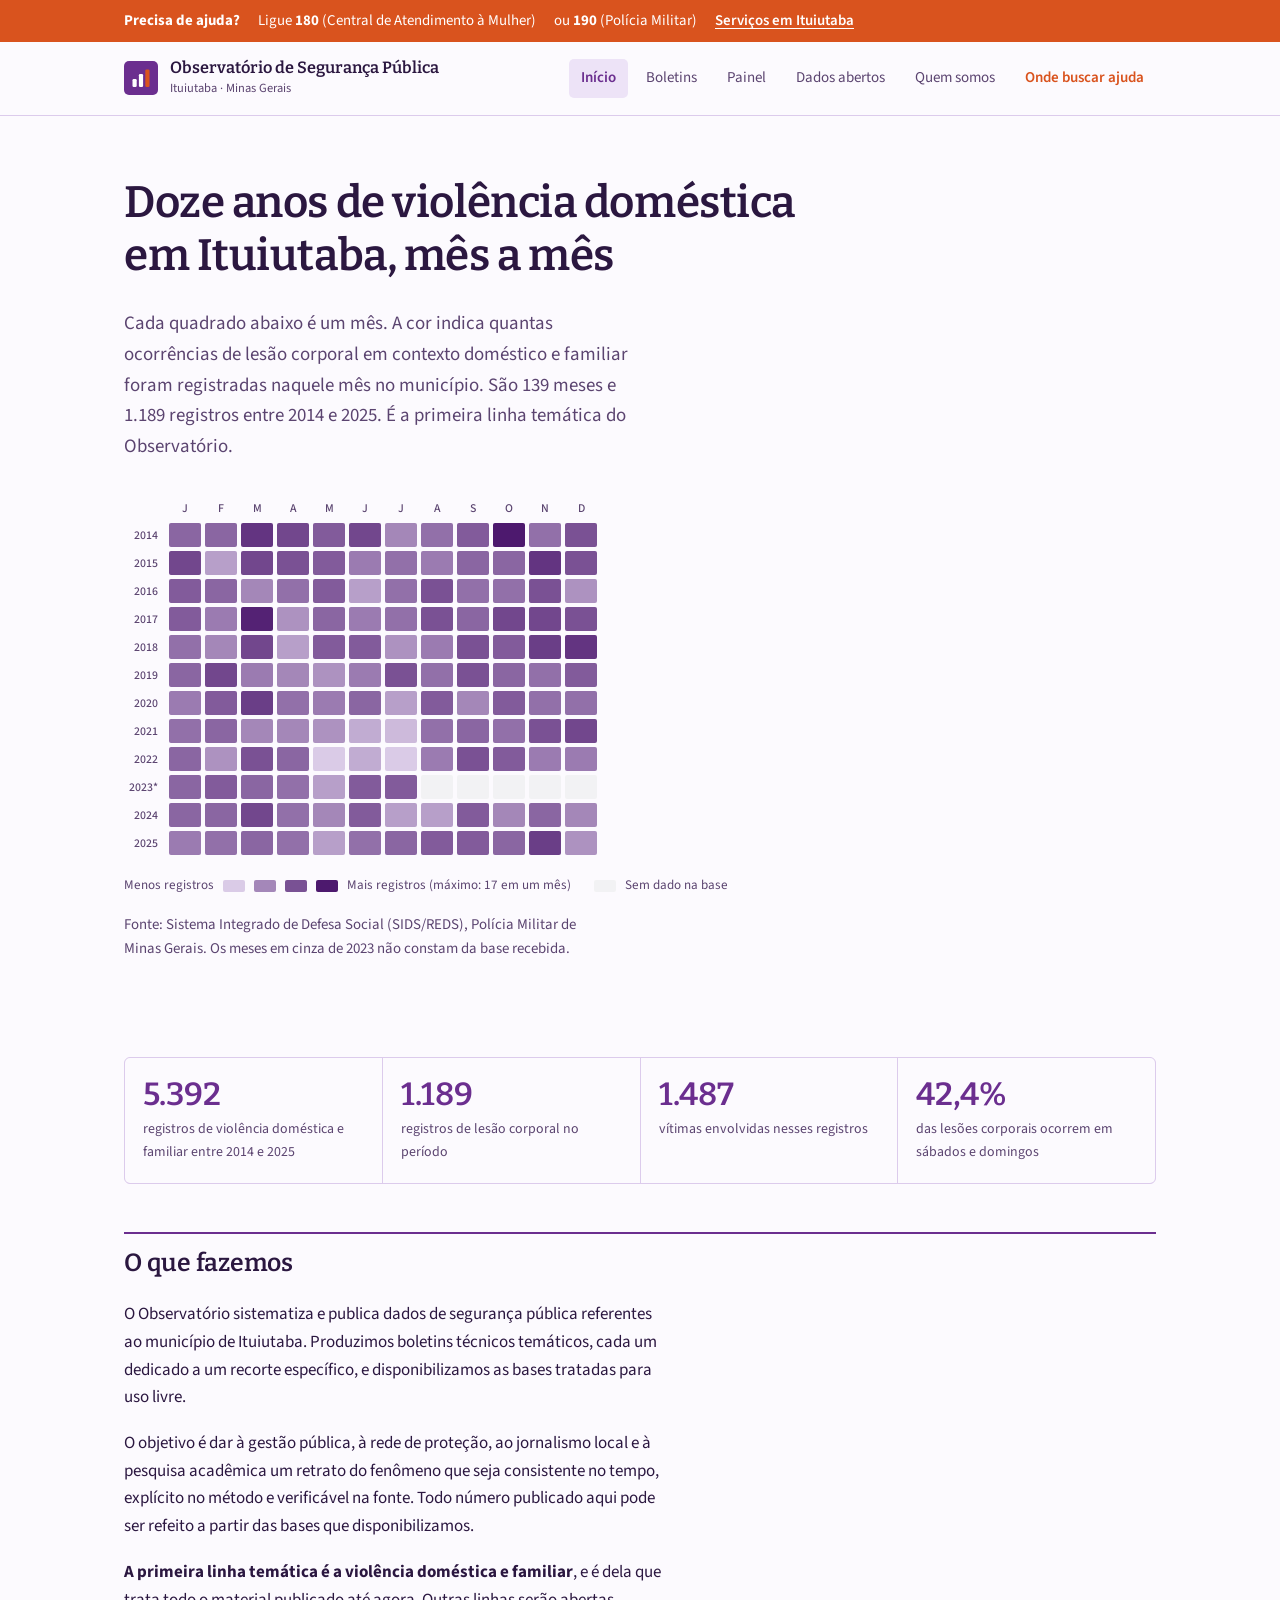
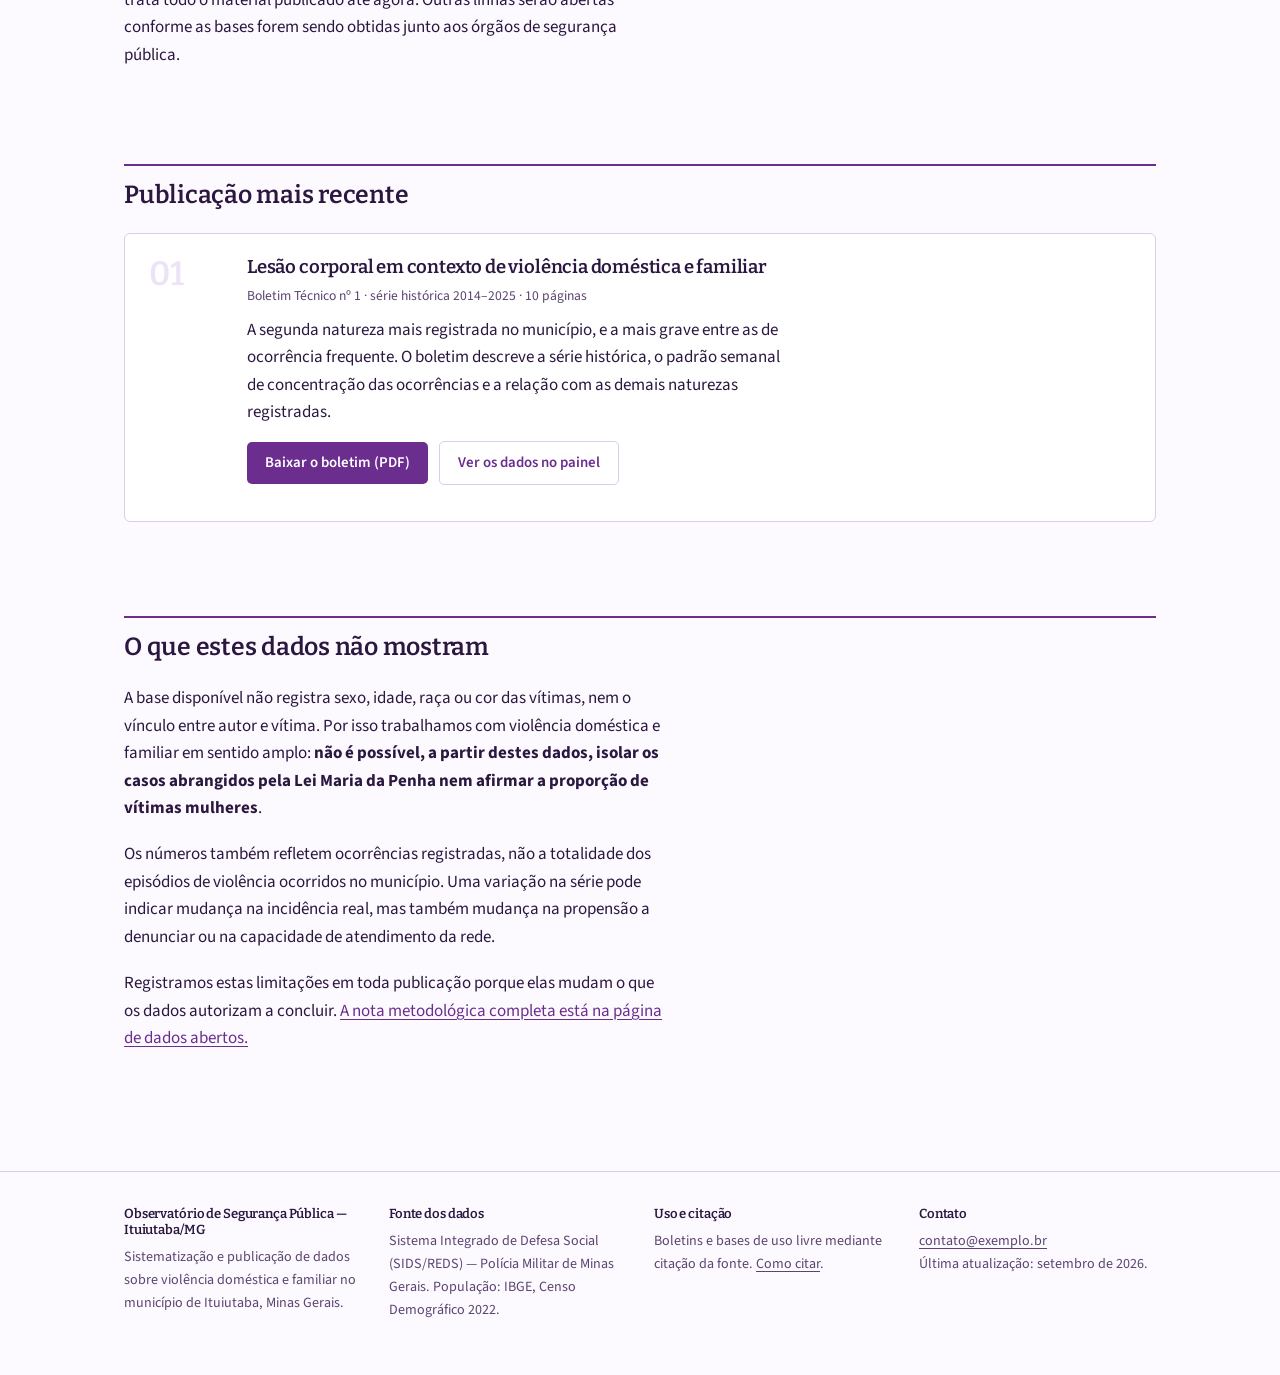
==== index.html @ 3ad16aab "Site - Observatório" ====
<!DOCTYPE html>
<html lang="pt-BR">
<head>
<meta charset="utf-8">
<meta name="viewport" content="width=device-width, initial-scale=1">
<title>Observatório de Segurança Pública — Ituiutaba/MG</title>
<meta name="description" content="Boletins técnicos e dados abertos sobre violência doméstica e familiar registrada no município de Ituiutaba, Minas Gerais. Série histórica 2014–2025.">
<link rel="preconnect" href="https://fonts.googleapis.com">
<link rel="preconnect" href="https://fonts.gstatic.com" crossorigin>
<link href="https://fonts.googleapis.com/css2?family=Bitter:wght@500;600&family=Source+Sans+3:wght@400;600&display=swap" rel="stylesheet">
<link rel="stylesheet" href="assets/css/estilo.css">
<style>.sr-apenas{position:absolute;width:1px;height:1px;overflow:hidden;clip:rect(0 0 0 0)}</style>
</head>
<body>

<div class="socorro">
  <div class="env">
    <span><strong>Precisa de ajuda?</strong></span>
    <span>Ligue <strong>180</strong><span class="so-detalhe"> (Central de Atendimento à Mulher)</span></span>
    <span>ou <strong>190</strong><span class="so-detalhe"> (Polícia Militar)</span></span>
    <a href="ajuda.html">Serviços em Ituiutaba</a>
  </div>
</div>

<header class="topo">
  <div class="env">
    <a class="marca" href="index.html">
      <svg width="34" height="34" viewBox="0 0 34 34" aria-hidden="true">
        <rect width="34" height="34" rx="5" fill="#6B2E8F"/>
        <rect x="8.5"  y="18" width="4.2" height="8"  rx="1.2" fill="#fff"/>
        <rect x="14.9" y="13" width="4.2" height="13" rx="1.2" fill="#fff"/>
        <rect x="21.3" y="8.5" width="4.2" height="17.5" rx="1.2" fill="#D9531E"/>
      </svg>
      <span>
        <b>Observatório de Segurança Pública</b>
        <span>Ituiutaba · Minas Gerais</span>
      </span>
    </a>
    <nav class="menu" aria-label="Navegação principal">
      <a href="index.html" aria-current="page">Início</a>
      <a href="boletins.html">Boletins</a>
      <a href="painel.html">Painel</a>
      <a href="dados.html">Dados abertos</a>
      <a href="equipe.html">Quem somos</a>
      <a href="ajuda.html" class="ajuda">Onde buscar ajuda</a>
    </nav>
  </div>
</header>

<main>
<div class="env">

  <div class="abertura">
    <h1>Doze anos de violência doméstica em Ituiutaba, mês a mês</h1>
    <p class="linha">Cada quadrado abaixo é um mês. A cor indica quantas ocorrências de
    lesão corporal em contexto doméstico e familiar foram registradas naquele mês no
    município. São 139 meses e 1.189 registros entre 2014 e 2025. É a primeira linha
    temática do Observatório.</p>

    <div class="grade" id="grade-meses"></div>
    <div class="legenda" id="grade-legenda"></div>
    <p class="discreto" style="margin-top:16px">Fonte: Sistema Integrado de Defesa Social
    (SIDS/REDS), Polícia Militar de Minas Gerais. Os meses em cinza de 2023 não constam
    da base recebida.</p>
  </div>

  <div class="numeros">
    <div><b>5.392</b><span>registros de violência doméstica e familiar entre 2014 e 2025</span></div>
    <div><b>1.189</b><span>registros de lesão corporal no período</span></div>
    <div><b>1.487</b><span>vítimas envolvidas nesses registros</span></div>
    <div><b>42,4%</b><span>das lesões corporais ocorrem em sábados e domingos</span></div>
  </div>

  <div class="secao-titulo"><h2>O que fazemos</h2></div>
  <section>
    <div class="prosa">
      <p>O Observatório sistematiza e publica dados de segurança pública referentes ao
      município de Ituiutaba. Produzimos boletins técnicos temáticos, cada um dedicado a
      um recorte específico, e disponibilizamos as bases tratadas para uso livre.</p>

      <p>O objetivo é dar à gestão pública, à rede de proteção, ao jornalismo local e à
      pesquisa acadêmica um retrato do fenômeno que seja consistente no tempo, explícito
      no método e verificável na fonte. Todo número publicado aqui pode ser refeito a
      partir das bases que disponibilizamos.</p>

      <p><strong>A primeira linha temática é a violência doméstica e familiar</strong>, e
      é dela que trata todo o material publicado até agora. Outras linhas serão abertas
      conforme as bases forem sendo obtidas junto aos órgãos de segurança pública.</p>
    </div>
  </section>

  <div class="secao-titulo"><h2>Publicação mais recente</h2></div>
  <section>
    <div class="boletim">
      <div class="num">01</div>
      <div>
        <h3>Lesão corporal em contexto de violência doméstica e familiar</h3>
        <p class="meta">Boletim Técnico nº 1 · série histórica 2014–2025 · 10 páginas</p>
        <p>A segunda natureza mais registrada no município, e a mais grave entre as de
        ocorrência frequente. O boletim descreve a série histórica, o padrão semanal de
        concentração das ocorrências e a relação com as demais naturezas registradas.</p>
        <p><a class="botao" href="boletins/Boletim-Tecnico-01-Lesao-Corporal-Ituiutaba.pdf">Baixar o boletim (PDF)</a>
        <a class="botao vazado" href="painel.html" style="margin-left:8px">Ver os dados no painel</a></p>
      </div>
    </div>
  </section>

  <div class="secao-titulo"><h2>O que estes dados não mostram</h2></div>
  <section>
    <div class="prosa">
      <p>A base disponível não registra sexo, idade, raça ou cor das vítimas, nem o
      vínculo entre autor e vítima. Por isso trabalhamos com violência doméstica e
      familiar em sentido amplo: <strong>não é possível, a partir destes dados, isolar os
      casos abrangidos pela Lei Maria da Penha nem afirmar a proporção de vítimas
      mulheres</strong>.</p>

      <p>Os números também refletem ocorrências registradas, não a totalidade dos
      episódios de violência ocorridos no município. Uma variação na série pode indicar
      mudança na incidência real, mas também mudança na propensão a denunciar ou na
      capacidade de atendimento da rede.</p>

      <p>Registramos estas limitações em toda publicação porque elas mudam o que os
      dados autorizam a concluir. <a href="dados.html">A nota metodológica completa está
      na página de dados abertos.</a></p>
    </div>
  </section>

</div>
</main>

<footer>
  <div class="env">
    <div>
      <h4>Observatório de Segurança Pública — Ituiutaba/MG</h4>
      <p>Sistematização e publicação de dados sobre violência doméstica e familiar no
      município de Ituiutaba, Minas Gerais.</p>
    </div>
    <div>
      <h4>Fonte dos dados</h4>
      <p>Sistema Integrado de Defesa Social (SIDS/REDS) — Polícia Militar de Minas
      Gerais. População: IBGE, Censo Demográfico 2022.</p>
    </div>
    <div>
      <h4>Uso e citação</h4>
      <p>Boletins e bases de uso livre mediante citação da fonte.
      <a href="dados.html">Como citar</a>.</p>
    </div>
    <div>
      <h4>Contato</h4>
      <p><a href="mailto:contato@exemplo.br">contato@exemplo.br</a><br>
      Última atualização: setembro de 2026.</p>
    </div>
  </div>
</footer>

<script src="assets/js/dados.js"></script>
<script src="assets/js/grade.js"></script>
</body>
</html>
---- assets/css/estilo.css ----
/* ==========================================================================
   Observatório de Violência Doméstica de Ituiutaba
   Folha de estilo única. Editar aqui muda o site inteiro.
   ========================================================================== */

:root {
  --papel:    #FCFAFE;
  --tinta:    #2B1740;
  --tinta-2:  #5B4470;
  --roxo:     #6B2E8F;
  --magenta:  #C4368C;
  --laranja:  #D9531E;
  --lavanda:  #EDE3F7;
  --lavanda-2:#F7F1FB;
  --borda:    #DCCBEC;
  --largura:  1080px;
  --prosa:    68ch;
}

*, *::before, *::after { box-sizing: border-box; }

html { scroll-behavior: smooth; }
@media (prefers-reduced-motion: reduce) {
  html { scroll-behavior: auto; }
  * { animation: none !important; transition: none !important; }
}

body {
  margin: 0;
  background: var(--papel);
  color: var(--tinta);
  font-family: "Source Sans 3", system-ui, -apple-system, "Segoe UI", sans-serif;
  font-size: 17px;
  line-height: 1.62;
  -webkit-font-smoothing: antialiased;
}

h1, h2, h3, h4 {
  font-family: Bitter, Georgia, "Times New Roman", serif;
  font-weight: 600;
  line-height: 1.22;
  color: var(--tinta);
  margin: 0 0 .6em 0;
  letter-spacing: -0.01em;
}
h1 { font-size: 2.4rem; }
h2 { font-size: 1.55rem; margin-top: 2.4em; }
h3 { font-size: 1.13rem; margin-top: 1.8em; }

p { margin: 0 0 1.1em 0; max-width: var(--prosa); }
a { color: var(--roxo); text-decoration-thickness: 1px; text-underline-offset: 3px; }
a:hover { color: var(--magenta); }
:focus-visible { outline: 3px solid var(--magenta); outline-offset: 3px; border-radius: 2px; }

.env { max-width: var(--largura); margin: 0 auto; padding: 0 24px; }
.prosa { max-width: var(--prosa); }
.discreto { color: var(--tinta-2); font-size: .93rem; }

/* ---------- Faixa de emergência ---------- */
.socorro {
  background: var(--laranja);
  color: #fff;
  font-size: .93rem;
  padding: 9px 0;
}
.socorro a { color: #fff; font-weight: 600; }
.socorro .env { display: flex; gap: 18px; flex-wrap: wrap; align-items: baseline; }

/* ---------- Cabeçalho ---------- */
.topo {
  border-bottom: 1px solid var(--borda);
  background: var(--papel);
  position: sticky; top: 0; z-index: 20;
}
.topo .env {
  display: flex; align-items: center; justify-content: space-between;
  gap: 20px; padding-top: 16px; padding-bottom: 16px; flex-wrap: wrap;
}
.marca { display: flex; align-items: center; gap: 12px; text-decoration: none; }
.marca svg { flex: none; }
.marca b {
  font-family: Bitter, Georgia, serif; font-weight: 600;
  font-size: 1.02rem; color: var(--tinta); line-height: 1.25; display: block;
}
.marca span { font-size: .78rem; color: var(--tinta-2); display: block; }

nav.menu { display: flex; gap: 6px; flex-wrap: wrap; }
nav.menu a {
  text-decoration: none; color: var(--tinta-2);
  padding: 7px 12px; border-radius: 5px; font-size: .94rem;
}
nav.menu a:hover { background: var(--lavanda-2); color: var(--roxo); }
nav.menu a[aria-current="page"] {
  background: var(--lavanda); color: var(--roxo); font-weight: 600;
}
nav.menu a.ajuda { color: var(--laranja); font-weight: 600; }
nav.menu a.ajuda:hover { background: #FCEDE5; color: var(--laranja); }

/* ---------- Abertura ---------- */
.abertura { padding: 60px 0 40px; }
.abertura h1 { font-size: 2.75rem; max-width: 24ch; }
.abertura .linha {
  font-size: 1.18rem; color: var(--tinta-2); max-width: 56ch; margin-top: 22px;
}

/* ---------- Grade de meses (hero de dados) ---------- */
.grade { margin: 34px 0 12px; overflow-x: auto; padding-bottom: 6px; }
table.meses { border-collapse: collapse; font-size: .74rem; }
table.meses th {
  font-family: "Source Sans 3", sans-serif; font-weight: 500;
  color: var(--tinta-2); padding: 3px 5px; text-align: center;
}
table.meses th[scope="row"] { text-align: right; padding-right: 9px; }
table.meses td { padding: 2px; }
table.meses i {
  display: block; width: 32px; height: 24px; border-radius: 2px;
  font-style: normal;
}
.legenda {
  display: flex; align-items: center; gap: 9px;
  font-size: .82rem; color: var(--tinta-2); margin-top: 10px; flex-wrap: wrap;
}
.legenda i { display: inline-block; width: 22px; height: 12px; border-radius: 2px; }

/* ---------- Números-chave ---------- */
.numeros {
  display: grid; grid-template-columns: repeat(auto-fit, minmax(168px, 1fr));
  gap: 1px; background: var(--borda);
  border: 1px solid var(--borda); border-radius: 6px; overflow: hidden;
  margin: 40px 0;
}
.numeros div { background: var(--papel); padding: 20px 18px; }
.numeros b {
  display: block; font-family: Bitter, Georgia, serif; font-size: 2rem;
  font-weight: 600; color: var(--roxo); line-height: 1;
}
.numeros span { display: block; font-size: .87rem; color: var(--tinta-2); margin-top: 8px; }

/* ---------- Seções ---------- */
section { padding: 8px 0 28px; }
.secao-titulo { border-top: 2px solid var(--roxo); padding-top: 14px; margin-top: 48px; }
.secao-titulo h2 { margin-top: 0; }

/* ---------- Lista de boletins ---------- */
.boletim {
  border: 1px solid var(--borda); border-radius: 6px;
  padding: 22px 24px; margin-bottom: 18px; background: #fff;
  display: grid; grid-template-columns: 76px 1fr; gap: 22px; align-items: start;
}
.boletim .num {
  font-family: Bitter, Georgia, serif; font-size: 2.1rem; font-weight: 600;
  color: var(--lavanda); line-height: 1; padding-top: 2px;
}
.boletim h3 { margin: 0 0 6px 0; font-size: 1.16rem; }
.boletim .meta { font-size: .85rem; color: var(--tinta-2); margin-bottom: 10px; }
.boletim p { margin-bottom: 14px; }
.boletim.previsto { background: var(--lavanda-2); border-style: dashed; }

.botao {
  display: inline-block; background: var(--roxo); color: #fff;
  text-decoration: none; padding: 9px 18px; border-radius: 5px;
  font-size: .93rem; font-weight: 600;
}
.botao:hover { background: var(--magenta); color: #fff; }
.botao.vazado {
  background: transparent; color: var(--roxo); border: 1.5px solid var(--borda);
}
.botao.vazado:hover { background: var(--lavanda); color: var(--roxo); }

/* ---------- Tabelas de dados ---------- */
table.dados {
  border-collapse: collapse; width: 100%; font-size: .92rem; margin: 18px 0;
}
table.dados th {
  text-align: left; font-family: "Source Sans 3", sans-serif; font-weight: 600;
  font-size: .82rem; color: var(--tinta-2);
  border-bottom: 2px solid var(--roxo); padding: 9px 12px;
}
table.dados td { padding: 9px 12px; border-bottom: 1px solid var(--borda); }
table.dados td.n, table.dados th.n { text-align: right; font-variant-numeric: tabular-nums; }
table.dados tr.parcial td { color: var(--tinta-2); font-style: italic; }
table.dados caption {
  caption-side: bottom; text-align: left; font-size: .82rem;
  color: var(--tinta-2); padding-top: 10px;
}

/* ---------- Aviso ---------- */
.aviso {
  border-left: 4px solid var(--laranja); background: #FDF2EC;
  padding: 16px 20px; border-radius: 0 5px 5px 0; margin: 26px 0;
}
.aviso p { margin: 0; max-width: none; font-size: .95rem; color: #7A3D18; }
.aviso p + p { margin-top: 9px; }

/* ---------- Painel ---------- */
.controles {
  display: flex; gap: 10px; flex-wrap: wrap; align-items: center;
  margin: 22px 0 8px;
}
.controles button {
  font: inherit; font-size: .91rem; cursor: pointer;
  background: #fff; border: 1.5px solid var(--borda); color: var(--tinta-2);
  padding: 7px 15px; border-radius: 20px;
}
.controles button[aria-pressed="true"] {
  background: var(--roxo); border-color: var(--roxo); color: #fff; font-weight: 600;
}
.tela {
  border: 1px solid var(--borda); border-radius: 6px; background: #fff;
  padding: 20px; margin: 16px 0 8px; height: 430px;
}
@media (max-width: 600px) { .tela { height: 330px; padding: 12px; } }

/* ---------- Serviços ---------- */
.servico {
  border: 1px solid var(--borda); border-left: 4px solid var(--roxo);
  border-radius: 0 6px 6px 0; padding: 18px 22px; margin-bottom: 14px; background: #fff;
}
.servico.urgente { border-left-color: var(--laranja); background: #FDF7F3; }
.servico h3 { margin: 0 0 4px 0; font-size: 1.06rem; }
.servico .tel {
  font-family: Bitter, Georgia, serif; font-size: 1.5rem; font-weight: 600;
  color: var(--laranja); display: block; margin: 4px 0 6px;
}
.servico p { margin: 0 0 4px 0; font-size: .93rem; }
.servico .conferir {
  font-size: .82rem; color: var(--magenta); font-weight: 600; margin-top: 8px;
}

/* ---------- Equipe ---------- */
.pessoas {
  display: grid; grid-template-columns: repeat(auto-fit, minmax(230px, 1fr)); gap: 18px;
  margin: 22px 0;
}
.pessoa { border-top: 2px solid var(--lavanda); padding-top: 14px; }
.pessoa b { display: block; font-size: 1.02rem; }
.pessoa span { display: block; font-size: .88rem; color: var(--tinta-2); }

/* ---------- Rodapé ---------- */
footer {
  border-top: 1px solid var(--borda); margin-top: 72px;
  padding: 34px 0 46px; font-size: .88rem; color: var(--tinta-2);
}
footer .env { display: grid; grid-template-columns: repeat(auto-fit, minmax(230px, 1fr)); gap: 28px; }
footer h4 { font-size: .82rem; margin: 0 0 8px; color: var(--tinta); }
footer p { max-width: 38ch; margin-bottom: .5em; }
footer a { color: var(--tinta-2); }

@media (max-width: 640px) {
  body { font-size: 16px; }
  .abertura h1 { font-size: 2rem; }
  h1 { font-size: 1.9rem; }
  .boletim { grid-template-columns: 1fr; gap: 10px; }
  .boletim .num { font-size: 1.5rem; }
}

/* ---------- Ajustes para telas estreitas ---------- */
@media (max-width: 700px) {
  .socorro { font-size: .86rem; padding: 7px 0; }
  .socorro .env { gap: 4px 10px; }
  .so-detalhe { display: none; }
  .topo { position: static; }
  .topo .env { padding-top: 12px; padding-bottom: 12px; gap: 12px; }
  nav.menu { gap: 2px; }
  nav.menu a { padding: 6px 9px; font-size: .89rem; }
  .abertura { padding: 32px 0 28px; }
  table.meses i { width: 22px; height: 18px; }
}
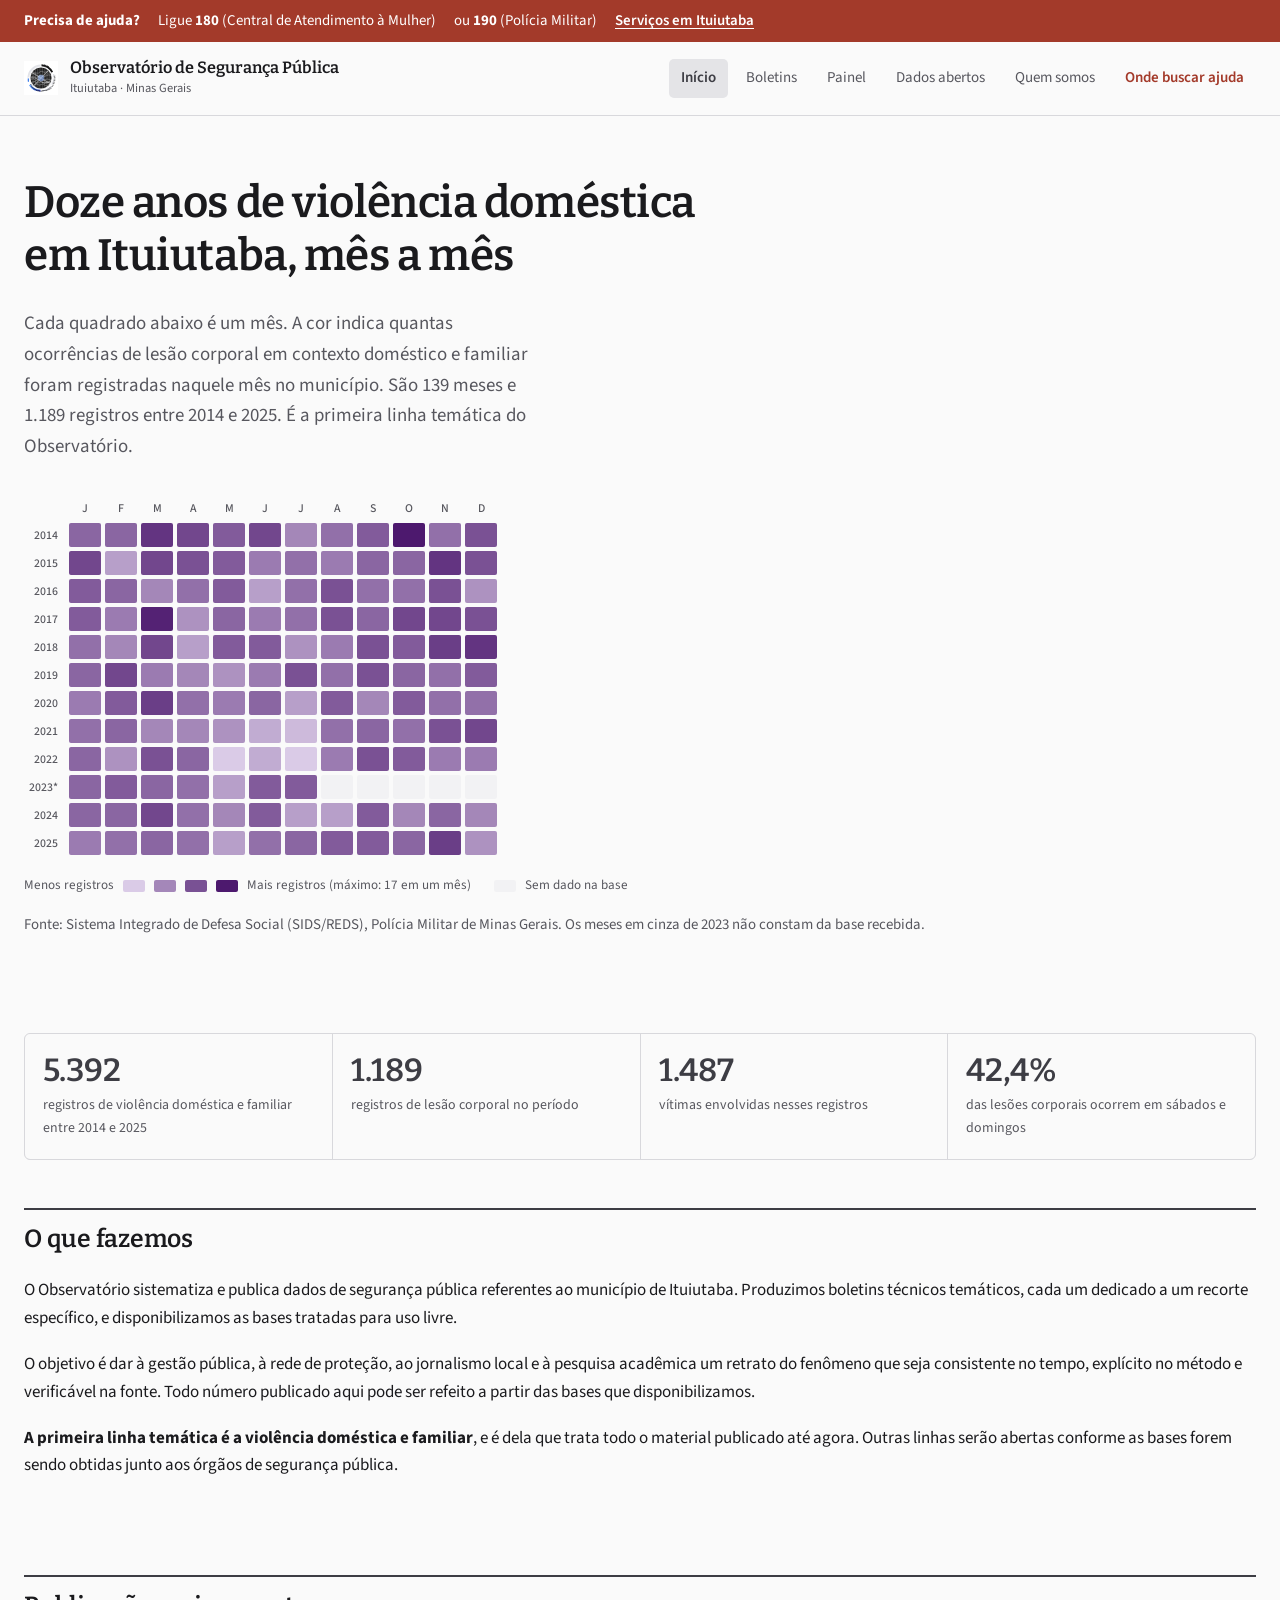
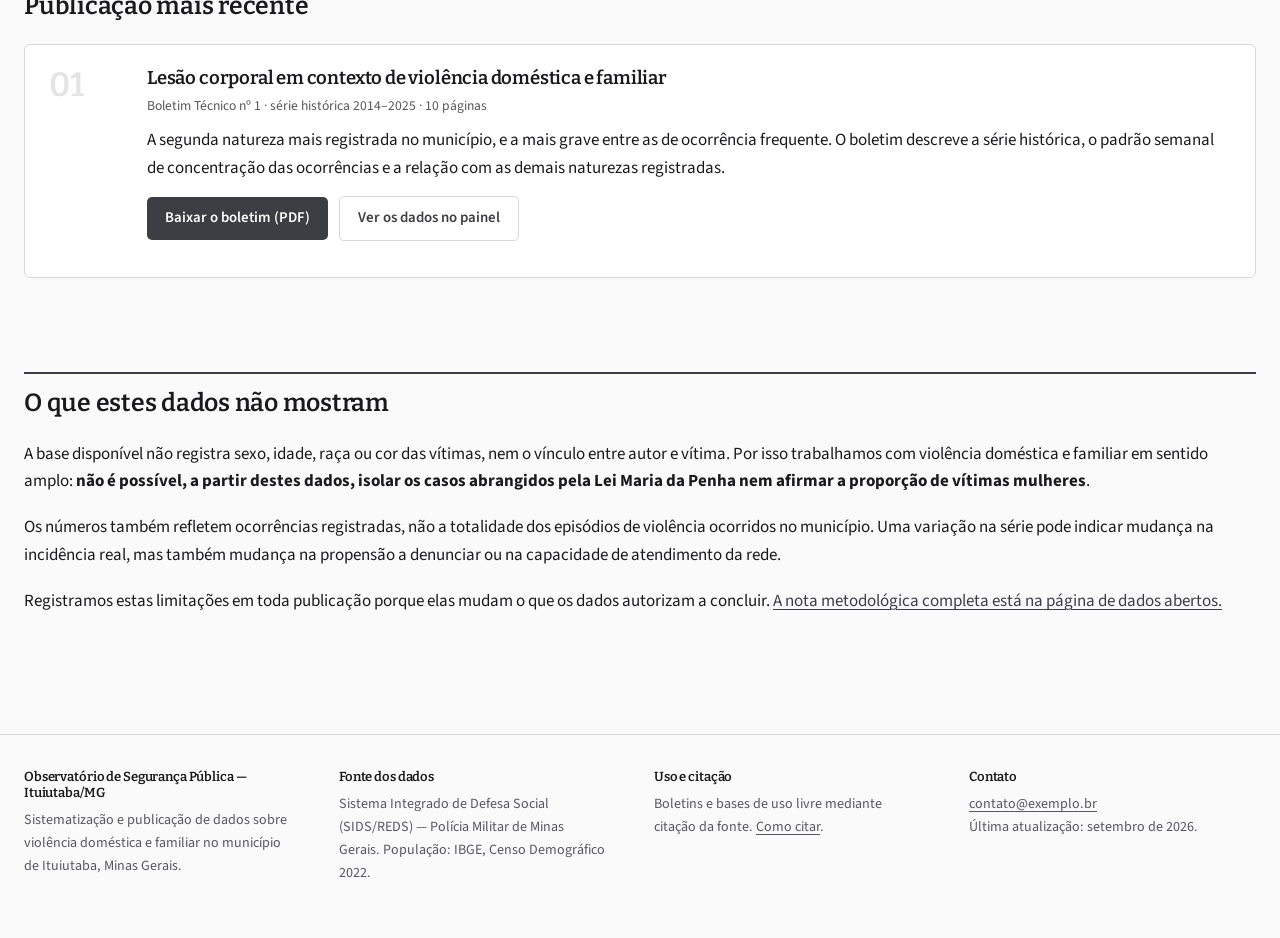
==== commit 64a3aecb: "Update index.html" ====
--- a/index.html
+++ b/index.html
@@ -25,12 +25,7 @@
 <header class="topo">
   <div class="env">
     <a class="marca" href="index.html">
-      <svg width="34" height="34" viewBox="0 0 34 34" aria-hidden="true">
-        <rect width="34" height="34" rx="5" fill="#6B2E8F"/>
-        <rect x="8.5"  y="18" width="4.2" height="8"  rx="1.2" fill="#fff"/>
-        <rect x="14.9" y="13" width="4.2" height="13" rx="1.2" fill="#fff"/>
-        <rect x="21.3" y="8.5" width="4.2" height="17.5" rx="1.2" fill="#D9531E"/>
-      </svg>
+      <img src="assets/logo.svg" alt="" width="34" height="34">
       <span>
         <b>Observatório de Segurança Pública</b>
         <span>Ituiutaba · Minas Gerais</span>
--- a/assets/css/estilo.css
+++ b/assets/css/estilo.css
@@ -4,17 +4,16 @@
    ========================================================================== */
 
 :root {
-  --papel:    #FCFAFE;
-  --tinta:    #2B1740;
-  --tinta-2:  #5B4470;
-  --roxo:     #6B2E8F;
-  --magenta:  #C4368C;
-  --laranja:  #D9531E;
-  --lavanda:  #EDE3F7;
-  --lavanda-2:#F7F1FB;
-  --borda:    #DCCBEC;
-  --largura:  1080px;
-  --prosa:    68ch;
+   --papel:    #FAFAFA;   /* fundo de todas as páginas */
+  --tinta:    #1A1A1D;   /* títulos e texto principal */
+  --tinta-2:  #57575E;   /* texto secundário, legendas, rodapé, eixos */
+  --roxo:     #3D3D44;   /* cor principal: links, botões, barras dos gráficos */
+  --magenta:  #7C7C85;   /* destaque secundário nos gráficos */
+  --laranja:  #A33A2A;   /* faixa de emergência, telefones, alertas */
+  --lavanda:  #E4E4E7;   /* fundos de destaque, tom claro da grade */
+  --lavanda-2:#F2F2F4;   /* fundo mais claro, caixas de citação */
+  --lavanda-3:#A8A8B0;   /* tom médio: séries secundárias, anos parciais */
+  --borda:    #D8D8DC;   /* linhas de tabela e contornos de caixa */
 }
 
 *, *::before, *::after { box-sizing: border-box; }
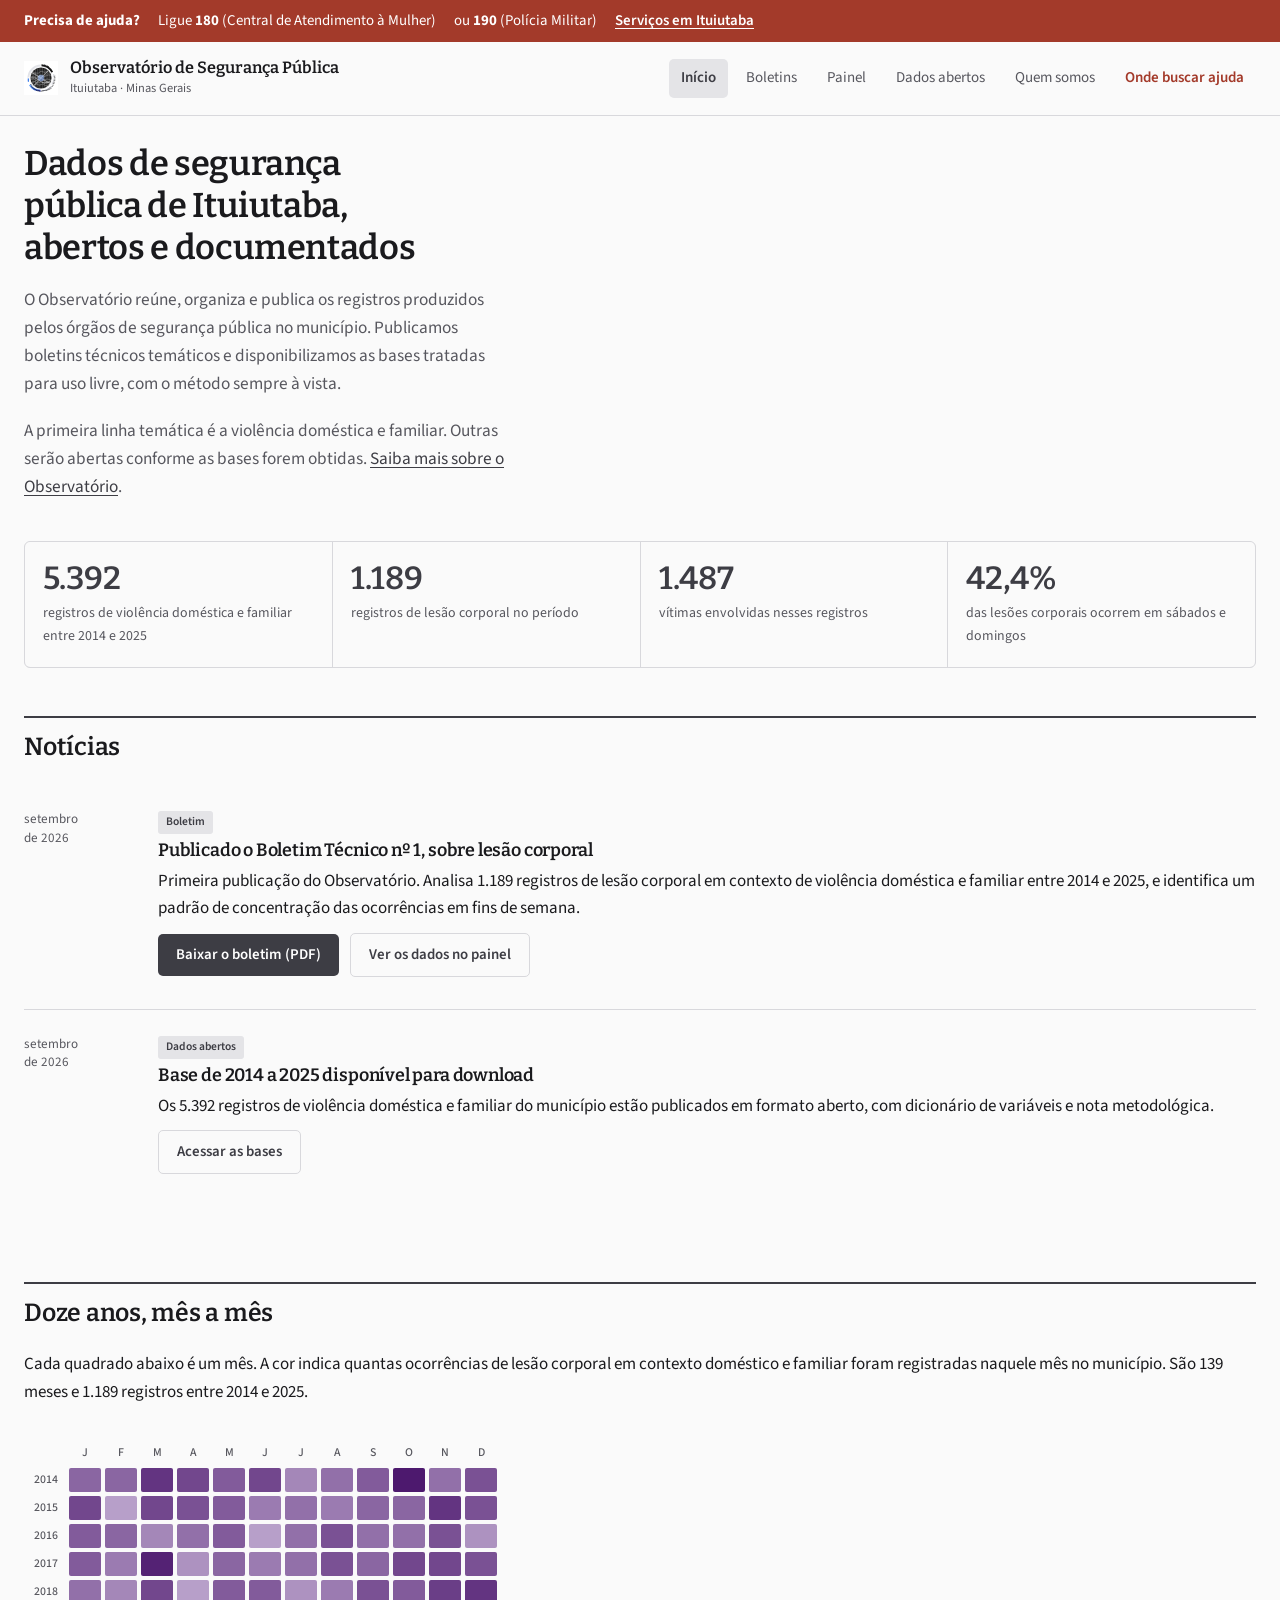
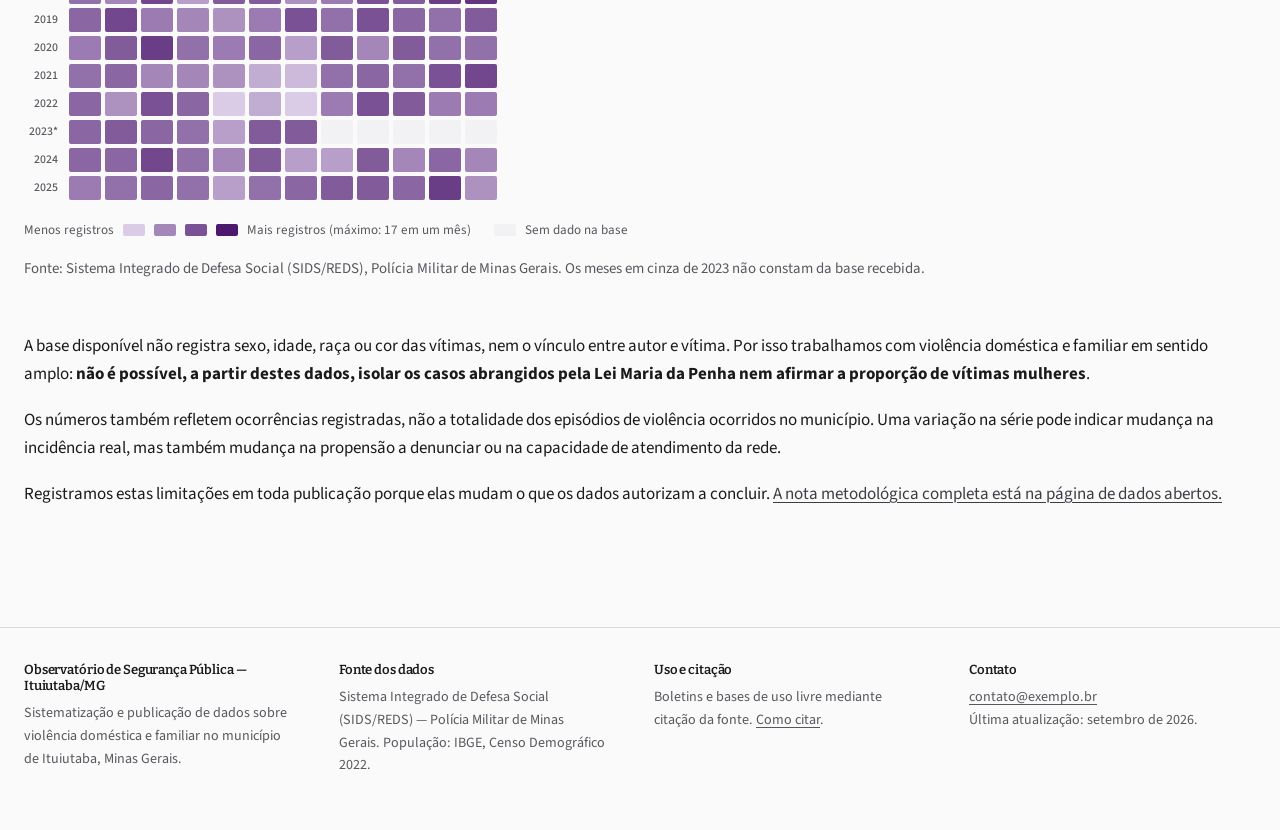
==== commit 3be56cce: "Update index.html" ====
--- a/index.html
+++ b/index.html
@@ -45,18 +45,17 @@
 <main>
 <div class="env">
 
-  <div class="abertura">
-    <h1>Doze anos de violência doméstica em Ituiutaba, mês a mês</h1>
-    <p class="linha">Cada quadrado abaixo é um mês. A cor indica quantas ocorrências de
-    lesão corporal em contexto doméstico e familiar foram registradas naquele mês no
-    município. São 139 meses e 1.189 registros entre 2014 e 2025. É a primeira linha
-    temática do Observatório.</p>
-
-    <div class="grade" id="grade-meses"></div>
-    <div class="legenda" id="grade-legenda"></div>
-    <p class="discreto" style="margin-top:16px">Fonte: Sistema Integrado de Defesa Social
-    (SIDS/REDS), Polícia Militar de Minas Gerais. Os meses em cinza de 2023 não constam
-    da base recebida.</p>
+    <div class="capa">
+    <img src="assets/logo.png" alt="">
+    <div>
+      <h1>Dados de segurança pública de Ituiutaba, abertos e documentados</h1>
+      <p>O Observatório reúne, organiza e publica os registros produzidos pelos órgãos
+      de segurança pública no município. Publicamos boletins técnicos temáticos e
+      disponibilizamos as bases tratadas para uso livre, com o método sempre à vista.</p>
+      <p>A primeira linha temática é a violência doméstica e familiar. Outras serão
+      abertas conforme as bases forem obtidas. <a href="equipe.html">Saiba mais sobre o
+      Observatório</a>.</p>
+    </div>
   </div>
 
   <div class="numeros">
@@ -66,41 +65,47 @@
     <div><b>42,4%</b><span>das lesões corporais ocorrem em sábados e domingos</span></div>
   </div>
 
-  <div class="secao-titulo"><h2>O que fazemos</h2></div>
+  <div class="secao-titulo"><h2>Notícias</h2></div>
   <section>
-    <div class="prosa">
-      <p>O Observatório sistematiza e publica dados de segurança pública referentes ao
-      município de Ituiutaba. Produzimos boletins técnicos temáticos, cada um dedicado a
-      um recorte específico, e disponibilizamos as bases tratadas para uso livre.</p>
 
-      <p>O objetivo é dar à gestão pública, à rede de proteção, ao jornalismo local e à
-      pesquisa acadêmica um retrato do fenômeno que seja consistente no tempo, explícito
-      no método e verificável na fonte. Todo número publicado aqui pode ser refeito a
-      partir das bases que disponibilizamos.</p>
-
-      <p><strong>A primeira linha temática é a violência doméstica e familiar</strong>, e
-      é dela que trata todo o material publicado até agora. Outras linhas serão abertas
-      conforme as bases forem sendo obtidas junto aos órgãos de segurança pública.</p>
-    </div>
-  </section>
-
-  <div class="secao-titulo"><h2>Publicação mais recente</h2></div>
-  <section>
-    <div class="boletim">
-      <div class="num">01</div>
+    <div class="noticia">
+      <div class="data">setembro<br>de 2026</div>
       <div>
-        <h3>Lesão corporal em contexto de violência doméstica e familiar</h3>
-        <p class="meta">Boletim Técnico nº 1 · série histórica 2014–2025 · 10 páginas</p>
-        <p>A segunda natureza mais registrada no município, e a mais grave entre as de
-        ocorrência frequente. O boletim descreve a série histórica, o padrão semanal de
-        concentração das ocorrências e a relação com as demais naturezas registradas.</p>
+        <span class="etiqueta">Boletim</span>
+        <h3>Publicado o Boletim Técnico nº 1, sobre lesão corporal</h3>
+        <p>Primeira publicação do Observatório. Analisa 1.189 registros de lesão corporal
+        em contexto de violência doméstica e familiar entre 2014 e 2025, e identifica um
+        padrão de concentração das ocorrências em fins de semana.</p>
         <p><a class="botao" href="boletins/Boletim-Tecnico-01-Lesao-Corporal-Ituiutaba.pdf">Baixar o boletim (PDF)</a>
         <a class="botao vazado" href="painel.html" style="margin-left:8px">Ver os dados no painel</a></p>
       </div>
     </div>
+
+    <div class="noticia">
+      <div class="data">setembro<br>de 2026</div>
+      <div>
+        <span class="etiqueta">Dados abertos</span>
+        <h3>Base de 2014 a 2025 disponível para download</h3>
+        <p>Os 5.392 registros de violência doméstica e familiar do município estão
+        publicados em formato aberto, com dicionário de variáveis e nota metodológica.</p>
+        <p><a class="botao vazado" href="dados.html">Acessar as bases</a></p>
+      </div>
+    </div>
+
   </section>
 
-  <div class="secao-titulo"><h2>O que estes dados não mostram</h2></div>
+  <div class="secao-titulo"><h2>Doze anos, mês a mês</h2></div>
+  <section>
+    <p class="prosa">Cada quadrado abaixo é um mês. A cor indica quantas ocorrências de
+    lesão corporal em contexto doméstico e familiar foram registradas naquele mês no
+    município. São 139 meses e 1.189 registros entre 2014 e 2025.</p>
+
+    <div class="grade" id="grade-meses"></div>
+    <div class="legenda" id="grade-legenda"></div>
+    <p class="discreto" style="margin-top:16px">Fonte: Sistema Integrado de Defesa Social
+    (SIDS/REDS), Polícia Militar de Minas Gerais. Os meses em cinza de 2023 não constam
+    da base recebida.</p>
+  </section>
   <section>
     <div class="prosa">
       <p>A base disponível não registra sexo, idade, raça ou cor das vítimas, nem o
--- a/assets/css/estilo.css
+++ b/assets/css/estilo.css
@@ -265,3 +265,36 @@
   .abertura { padding: 32px 0 28px; }
   table.meses i { width: 22px; height: 18px; }
 }
+* ---------- Capa: logo grande + apresentação ---------- */
+.capa {
+  display: grid; grid-template-columns: 152px 1fr; gap: 40px;
+  align-items: center; padding: 56px 0 44px;
+}
+.capa img, .capa svg { width: 152px; height: auto; }
+.capa h1 { font-size: 2.15rem; margin-bottom: .5em; max-width: 20ch; }
+.capa p { font-size: 1.08rem; color: var(--tinta-2); max-width: 54ch; }
+.capa p:last-child { margin-bottom: 0; }
+@media (max-width: 700px) {
+  .capa { grid-template-columns: 1fr; gap: 22px; padding: 30px 0 26px; }
+  .capa img, .capa svg { width: 104px; }
+  .capa h1 { font-size: 1.8rem; }
+}
+
+/* ---------- Notícias ---------- */
+.noticia {
+  display: grid; grid-template-columns: 108px 1fr; gap: 26px;
+  padding: 22px 0; border-bottom: 1px solid var(--borda); align-items: start;
+}
+.noticia:last-child { border-bottom: none; }
+.noticia .data { font-size: .82rem; color: var(--tinta-2); padding-top: 3px; line-height: 1.4; }
+.noticia .etiqueta {
+  display: inline-block; background: var(--lavanda); color: var(--roxo);
+  font-size: .72rem; font-weight: 600; padding: 2px 8px; border-radius: 3px;
+  margin-bottom: 6px;
+}
+.noticia h3 { margin: 0 0 6px 0; font-size: 1.12rem; }
+.noticia p { margin-bottom: 10px; }
+@media (max-width: 700px) {
+  .noticia { grid-template-columns: 1fr; gap: 8px; }
+  .noticia .data { padding-top: 0; }
+}
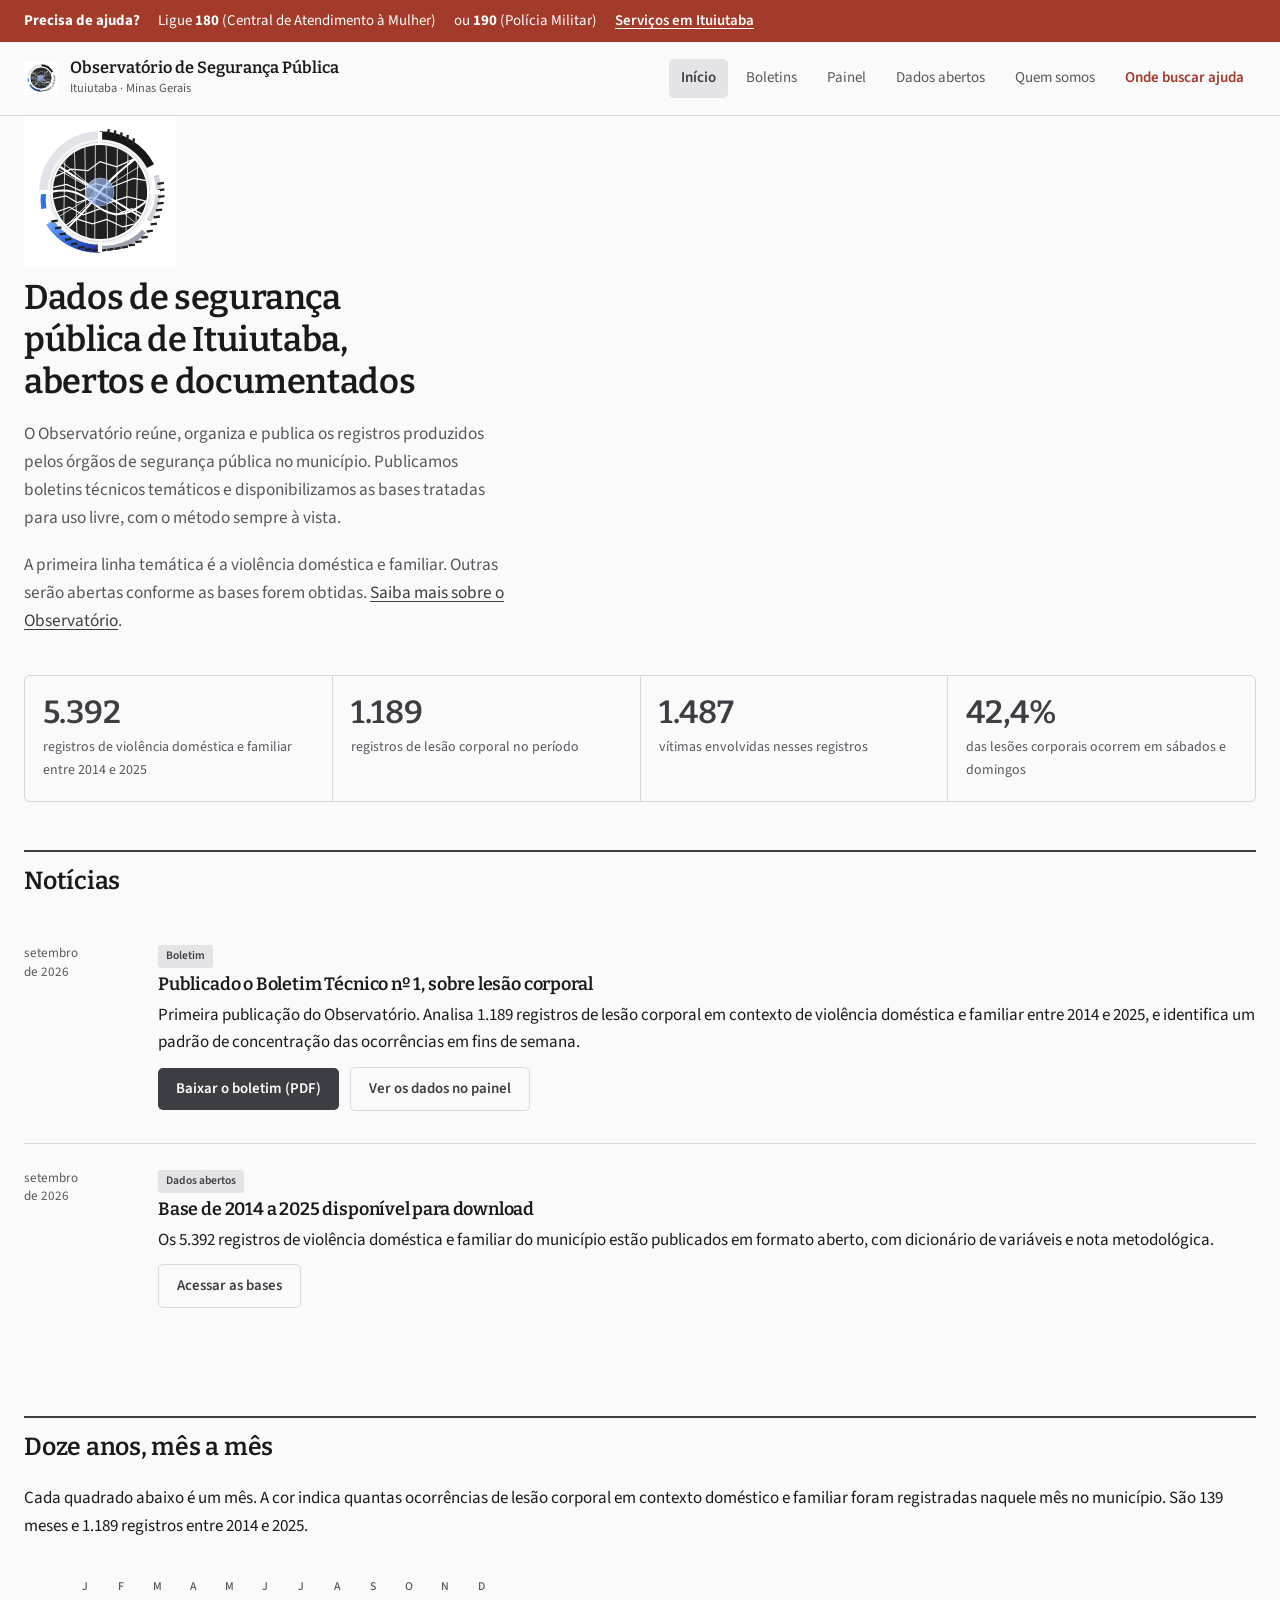
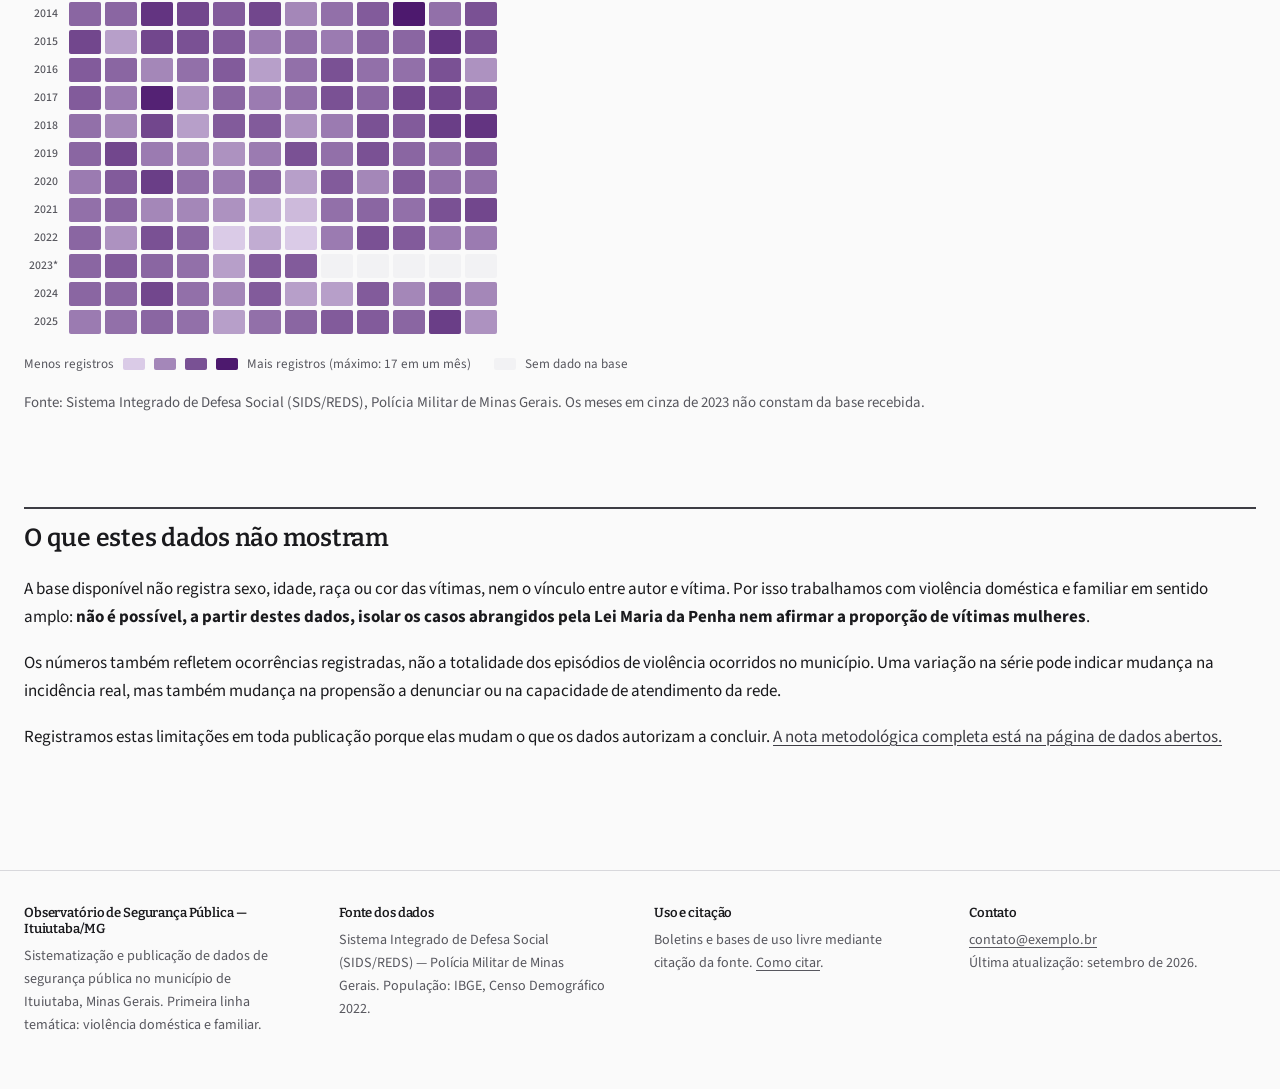
==== commit b29c30ef: "Update index.html" ====
--- a/index.html
+++ b/index.html
@@ -4,10 +4,11 @@
 <meta charset="utf-8">
 <meta name="viewport" content="width=device-width, initial-scale=1">
 <title>Observatório de Segurança Pública — Ituiutaba/MG</title>
-<meta name="description" content="Boletins técnicos e dados abertos sobre violência doméstica e familiar registrada no município de Ituiutaba, Minas Gerais. Série histórica 2014–2025.">
+<meta name="description" content="Observatório de segurança pública de Ituiutaba (MG). Boletins técnicos e dados abertos, organizados em linhas temáticas. Primeira linha: violência doméstica e familiar, série histórica 2014–2025.">
 <link rel="preconnect" href="https://fonts.googleapis.com">
 <link rel="preconnect" href="https://fonts.gstatic.com" crossorigin>
 <link href="https://fonts.googleapis.com/css2?family=Bitter:wght@500;600&family=Source+Sans+3:wght@400;600&display=swap" rel="stylesheet">
+<link rel="icon" href="assets/logo.svg" type="image/svg+xml">
 <link rel="stylesheet" href="assets/css/estilo.css">
 <style>.sr-apenas{position:absolute;width:1px;height:1px;overflow:hidden;clip:rect(0 0 0 0)}</style>
 </head>
@@ -45,8 +46,8 @@
 <main>
 <div class="env">
 
-    <div class="capa">
-    <img src="assets/logo.png" alt="">
+  <div class="capa">
+    <img src="assets/logo.svg" alt="">
     <div>
       <h1>Dados de segurança pública de Ituiutaba, abertos e documentados</h1>
       <p>O Observatório reúne, organiza e publica os registros produzidos pelos órgãos
@@ -106,6 +107,8 @@
     (SIDS/REDS), Polícia Militar de Minas Gerais. Os meses em cinza de 2023 não constam
     da base recebida.</p>
   </section>
+
+  <div class="secao-titulo"><h2>O que estes dados não mostram</h2></div>
   <section>
     <div class="prosa">
       <p>A base disponível não registra sexo, idade, raça ou cor das vítimas, nem o
@@ -132,8 +135,8 @@
   <div class="env">
     <div>
       <h4>Observatório de Segurança Pública — Ituiutaba/MG</h4>
-      <p>Sistematização e publicação de dados sobre violência doméstica e familiar no
-      município de Ituiutaba, Minas Gerais.</p>
+      <p>Sistematização e publicação de dados de segurança pública no município de
+      Ituiutaba, Minas Gerais. Primeira linha temática: violência doméstica e familiar.</p>
     </div>
     <div>
       <h4>Fonte dos dados</h4>
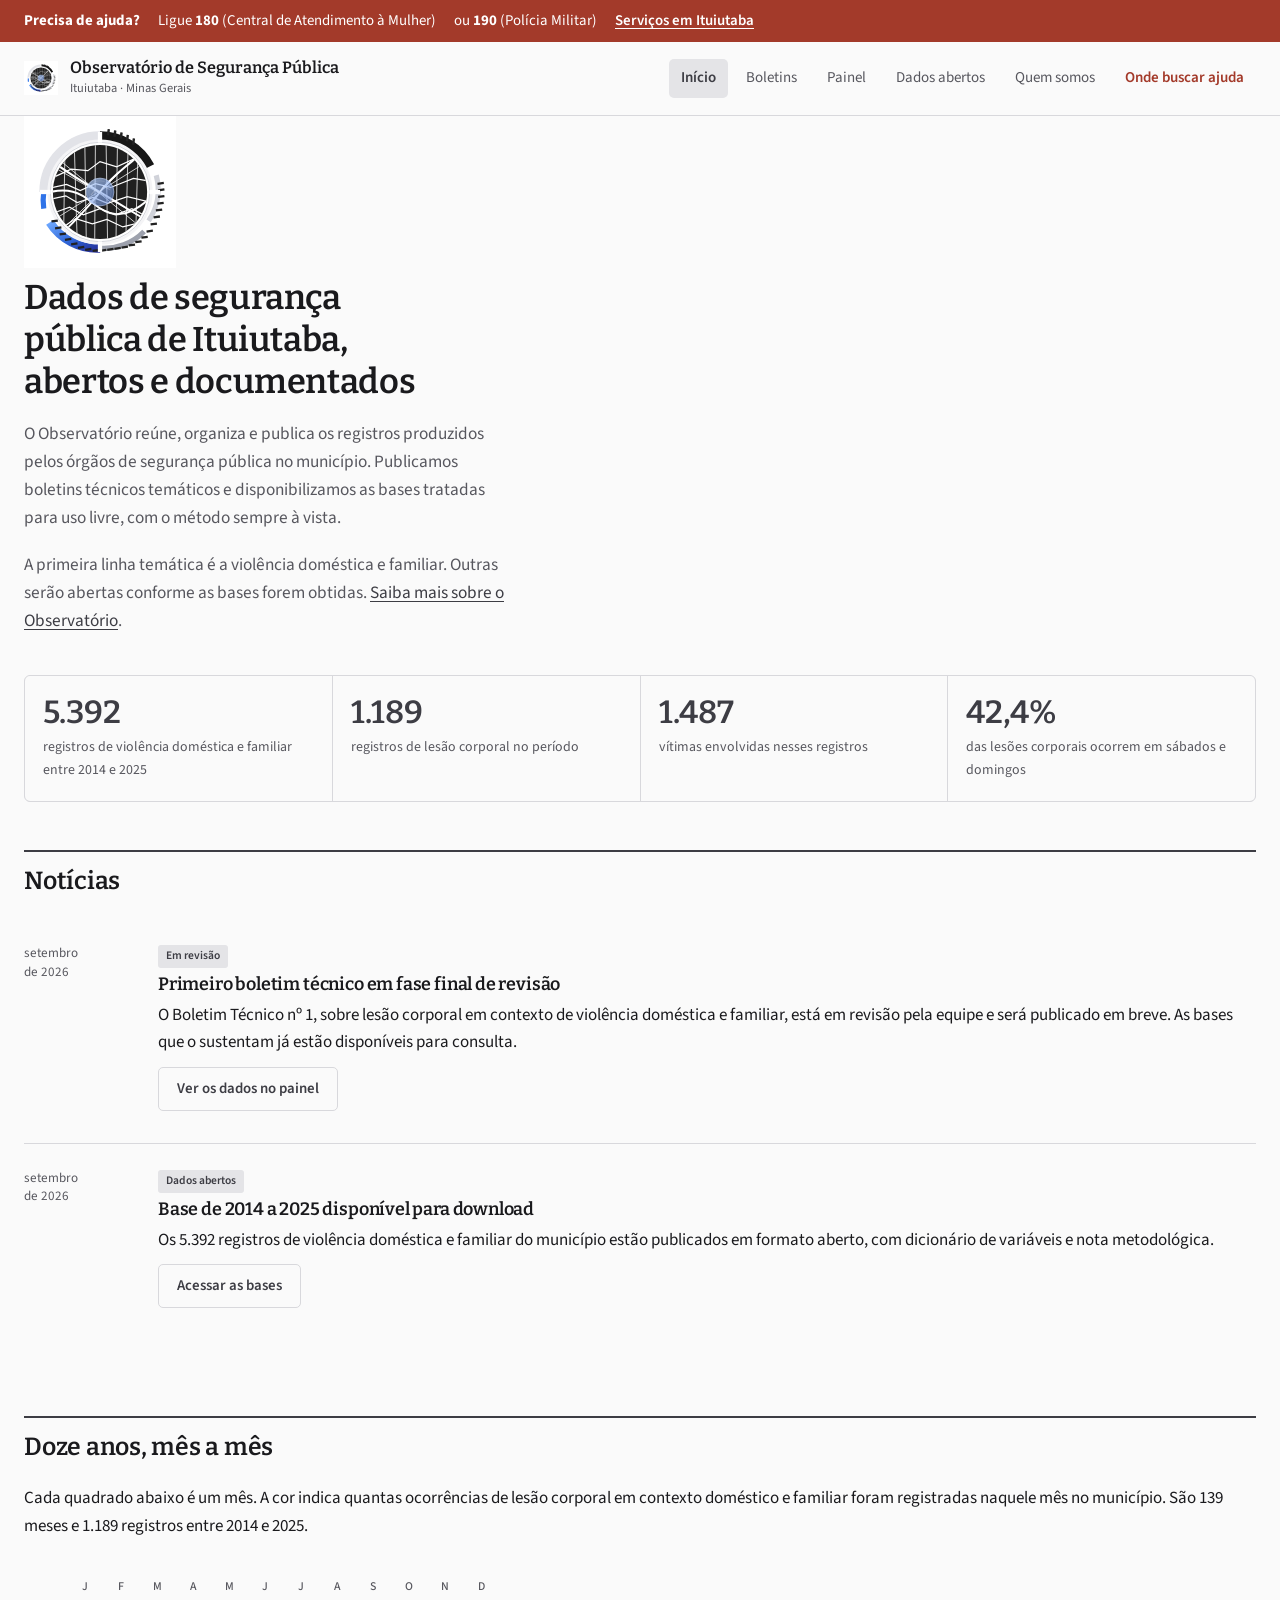
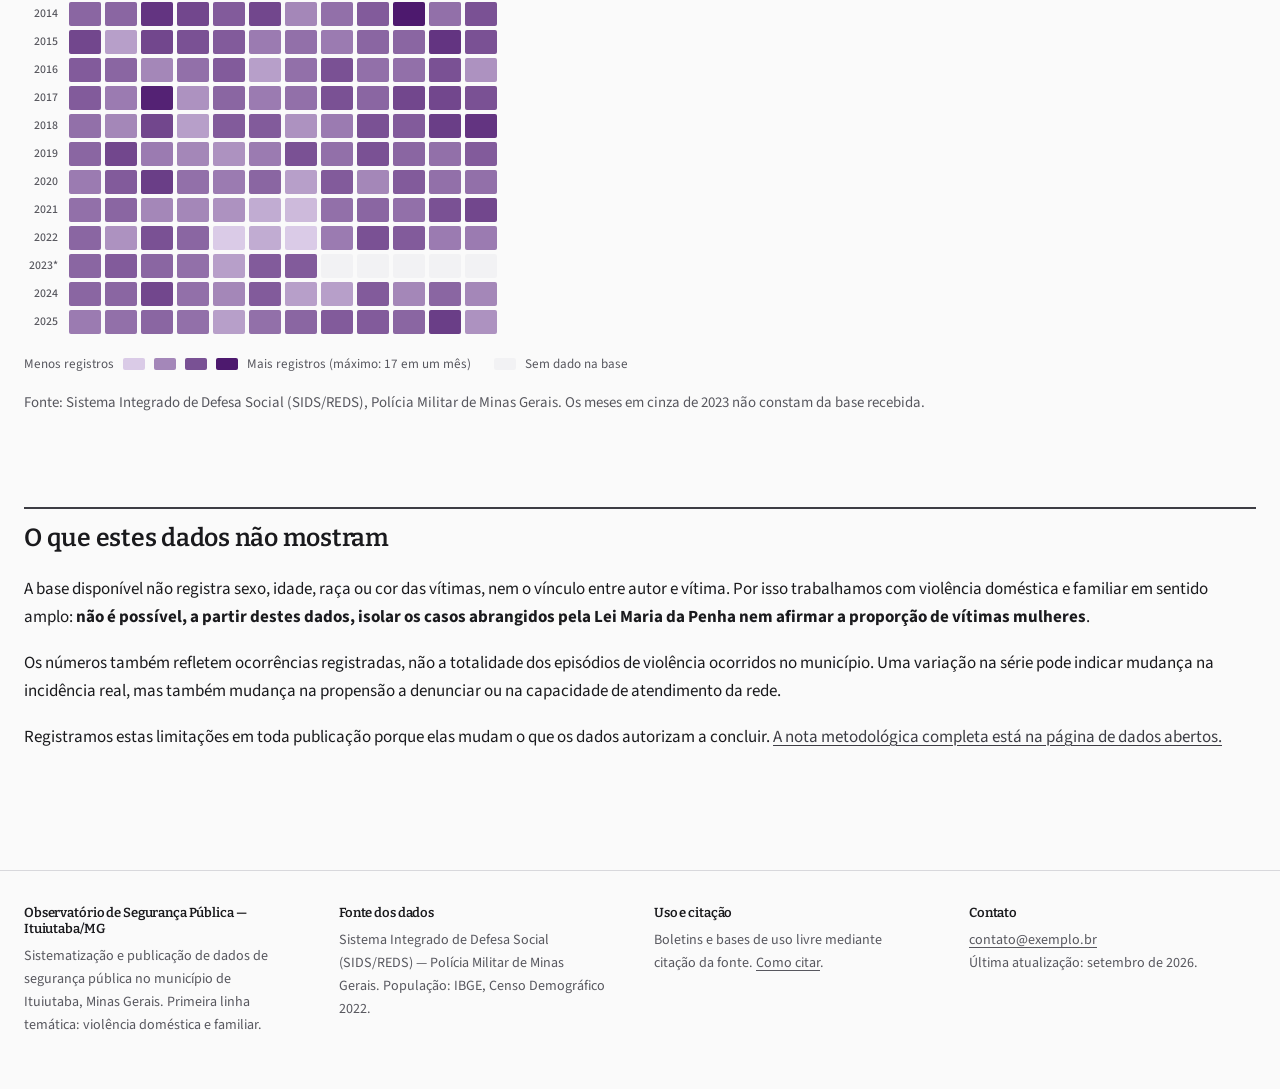
==== commit d5fe090b: "Update index.html" ====
--- a/index.html
+++ b/index.html
@@ -69,16 +69,15 @@
   <div class="secao-titulo"><h2>Notícias</h2></div>
   <section>
 
-    <div class="noticia">
+      <div class="noticia">
       <div class="data">setembro<br>de 2026</div>
       <div>
-        <span class="etiqueta">Boletim</span>
-        <h3>Publicado o Boletim Técnico nº 1, sobre lesão corporal</h3>
-        <p>Primeira publicação do Observatório. Analisa 1.189 registros de lesão corporal
-        em contexto de violência doméstica e familiar entre 2014 e 2025, e identifica um
-        padrão de concentração das ocorrências em fins de semana.</p>
-        <p><a class="botao" href="boletins/Boletim-Tecnico-01-Lesao-Corporal-Ituiutaba.pdf">Baixar o boletim (PDF)</a>
-        <a class="botao vazado" href="painel.html" style="margin-left:8px">Ver os dados no painel</a></p>
+        <span class="etiqueta">Em revisão</span>
+        <h3>Primeiro boletim técnico em fase final de revisão</h3>
+        <p>O Boletim Técnico nº 1, sobre lesão corporal em contexto de violência
+        doméstica e familiar, está em revisão pela equipe e será publicado em breve.
+        As bases que o sustentam já estão disponíveis para consulta.</p>
+        <p><a class="botao vazado" href="painel.html">Ver os dados no painel</a></p>
       </div>
     </div>
 
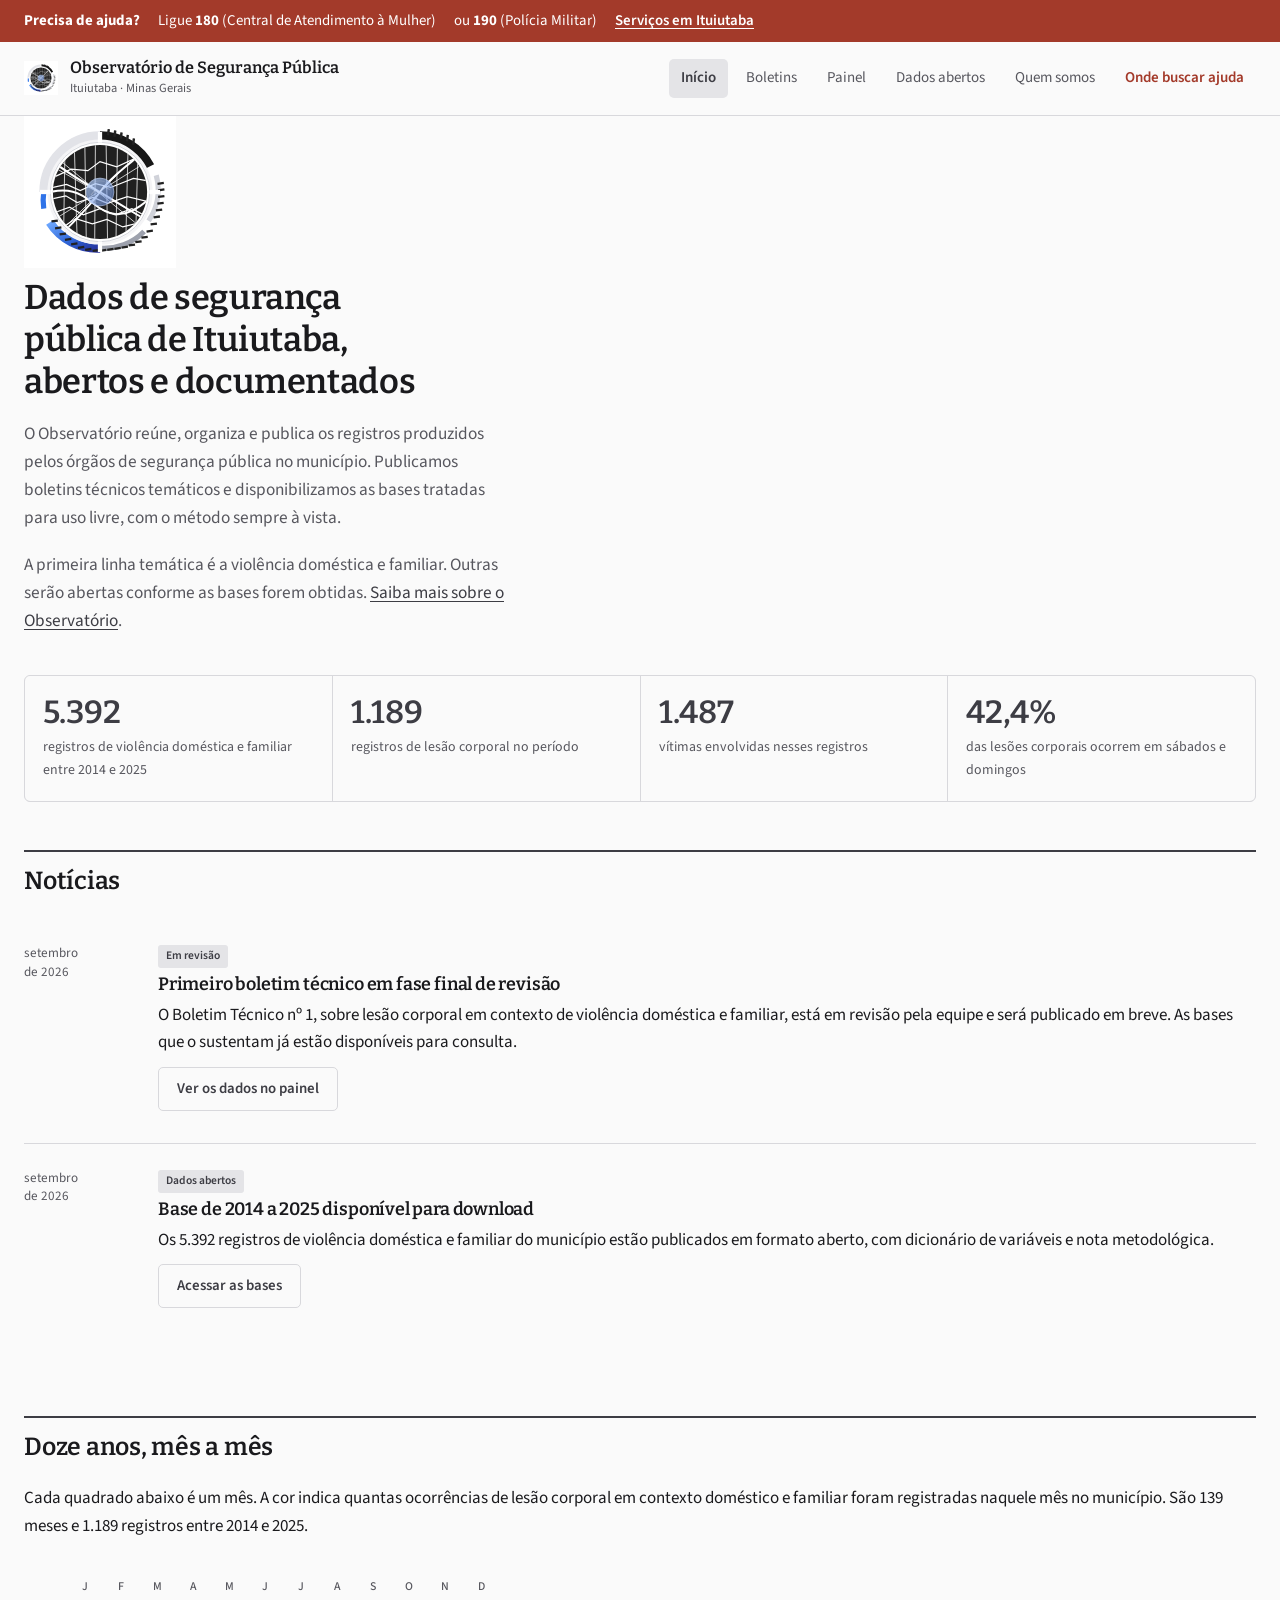
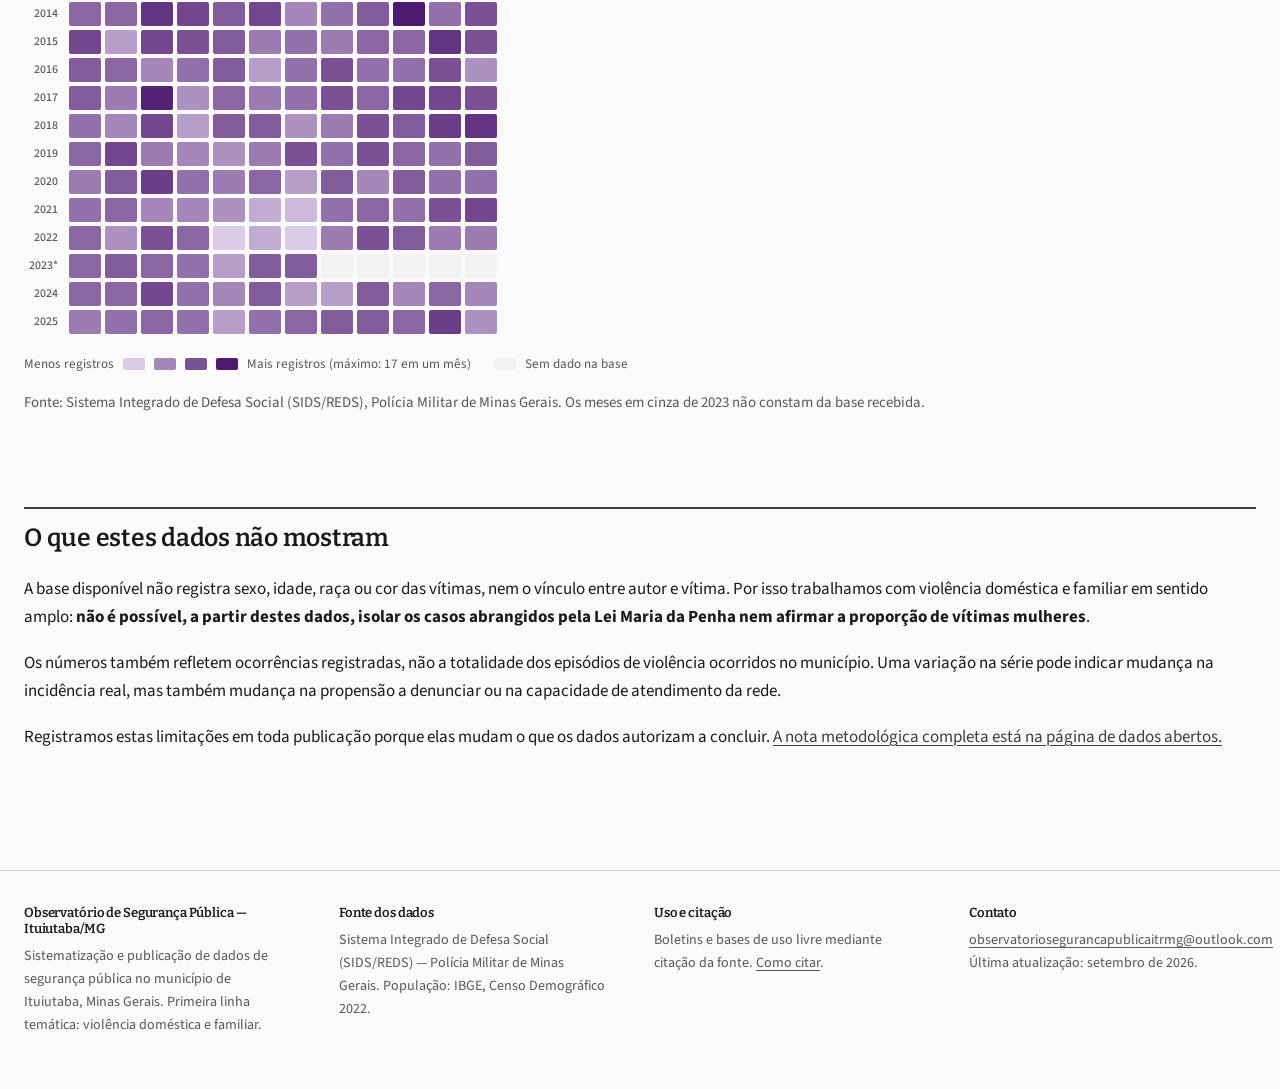
==== commit 8b42b381: "Update index.html" ====
--- a/index.html
+++ b/index.html
@@ -149,8 +149,7 @@
     </div>
     <div>
       <h4>Contato</h4>
-      <p><a href="mailto:contato@exemplo.br">contato@exemplo.br</a><br>
-      Última atualização: setembro de 2026.</p>
+ <p><a href="mailto:observatoriosegurancapublicaitrmg@outlook.com">observatoriosegurancapublicaitrmg@outlook.com</a><br>      Última atualização: setembro de 2026.</p>
     </div>
   </div>
 </footer>
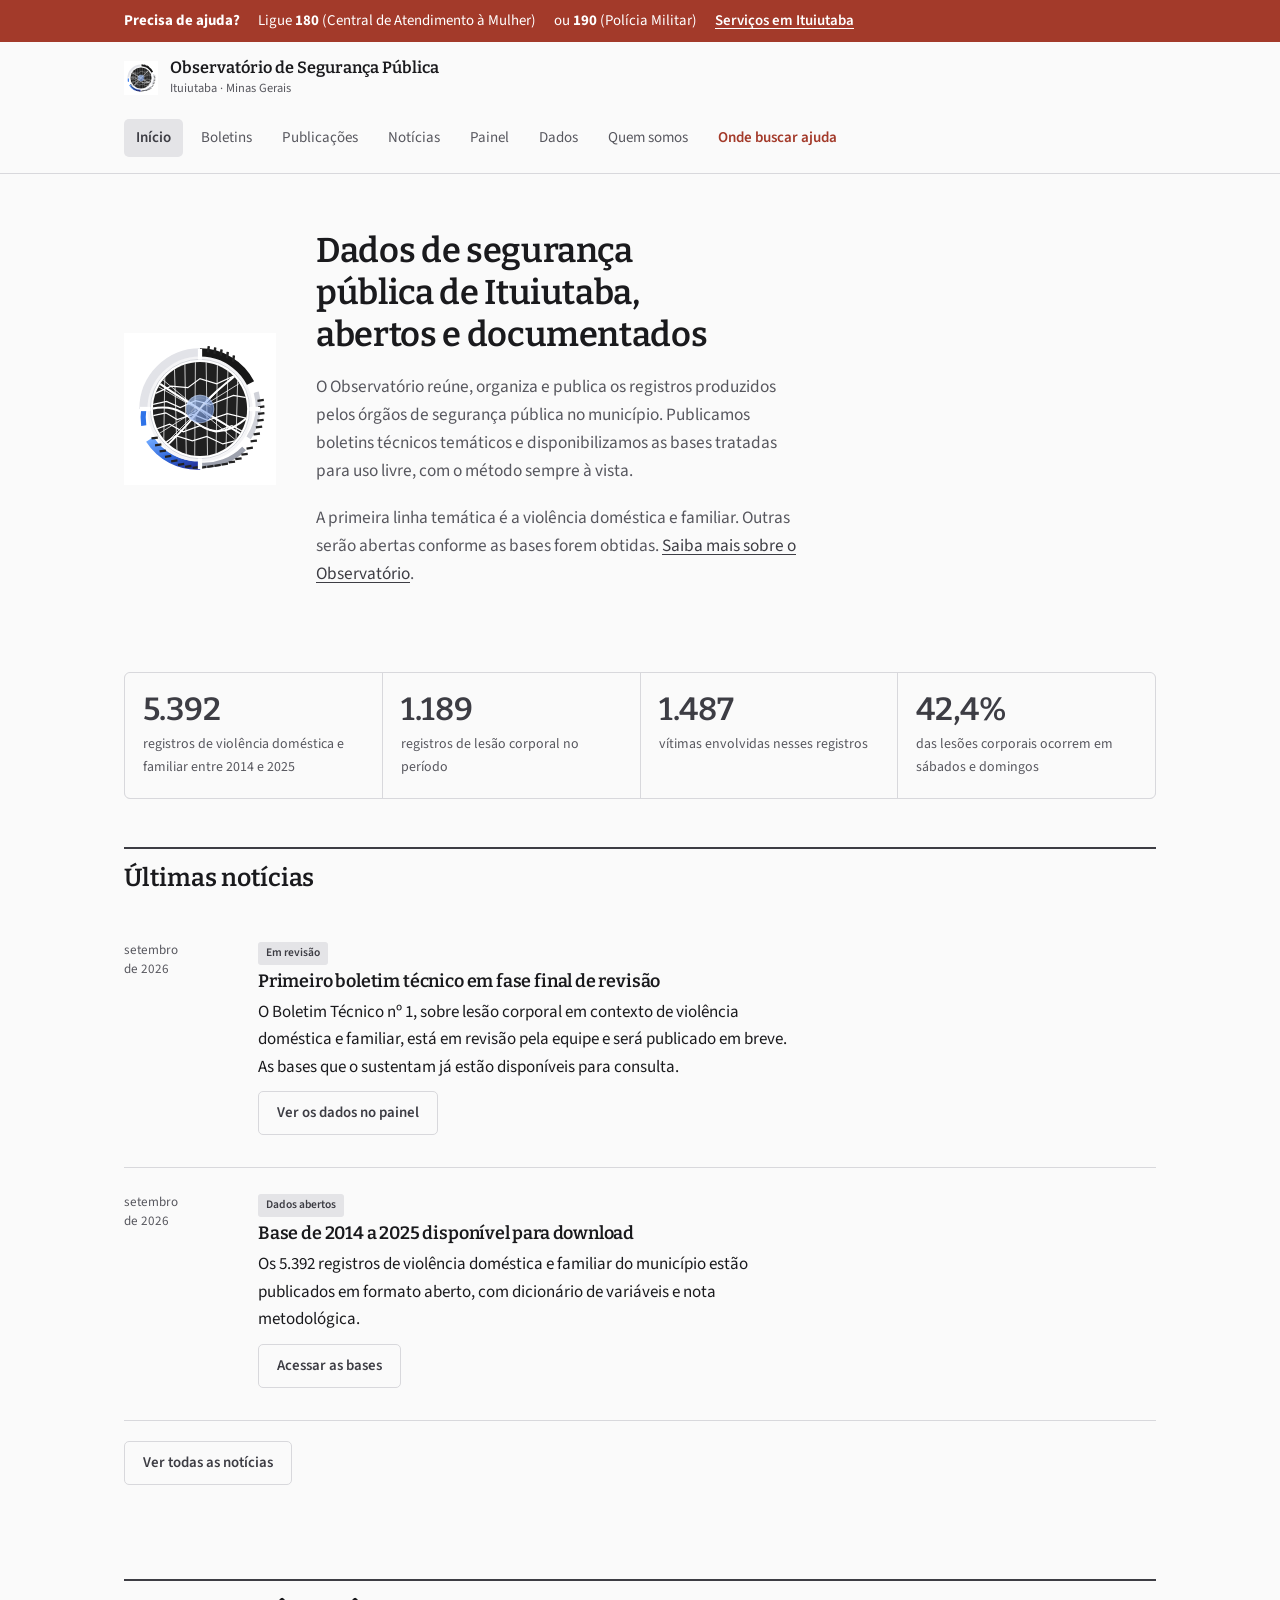
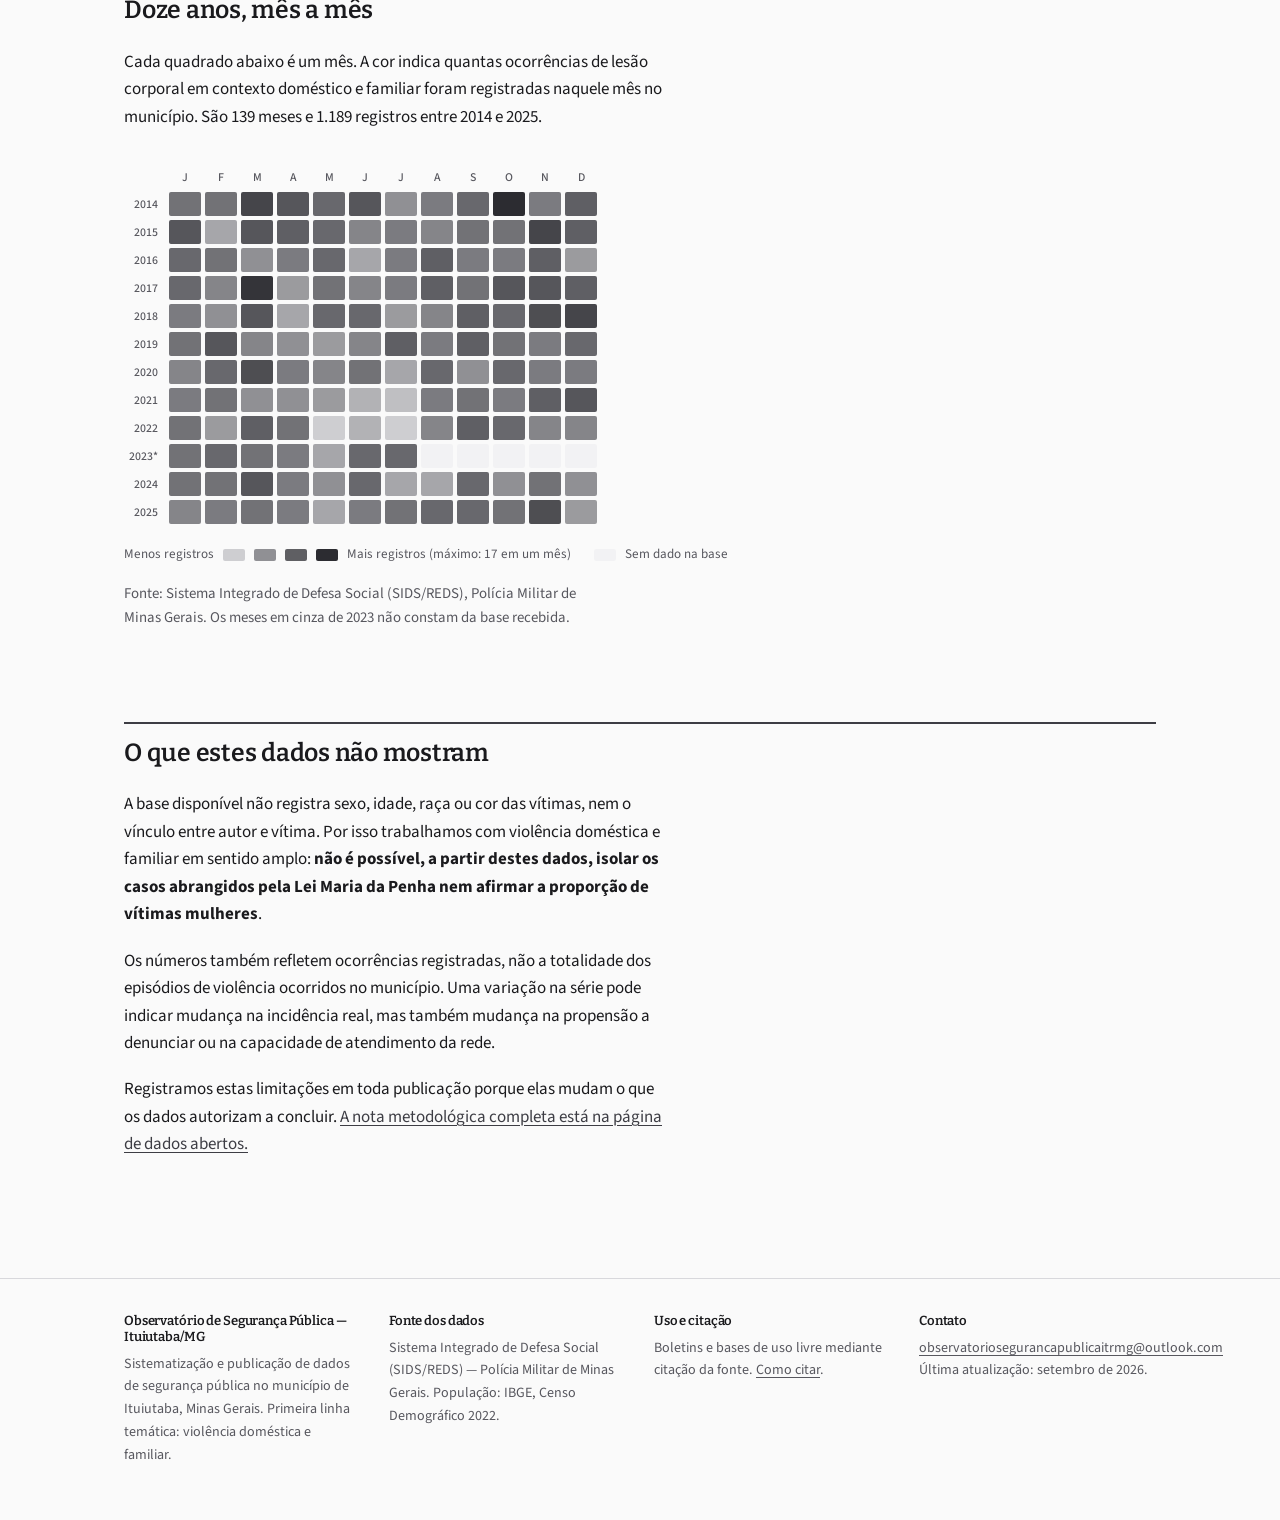
==== commit e5fd3a45: "Add files via upload" ====
--- a/index.html
+++ b/index.html
@@ -35,8 +35,10 @@
     <nav class="menu" aria-label="Navegação principal">
       <a href="index.html" aria-current="page">Início</a>
       <a href="boletins.html">Boletins</a>
+      <a href="publicacoes.html">Publicações</a>
+      <a href="noticias.html">Notícias</a>
       <a href="painel.html">Painel</a>
-      <a href="dados.html">Dados abertos</a>
+      <a href="dados.html">Dados</a>
       <a href="equipe.html">Quem somos</a>
       <a href="ajuda.html" class="ajuda">Onde buscar ajuda</a>
     </nav>
@@ -66,10 +68,10 @@
     <div><b>42,4%</b><span>das lesões corporais ocorrem em sábados e domingos</span></div>
   </div>
 
-  <div class="secao-titulo"><h2>Notícias</h2></div>
+  <div class="secao-titulo"><h2>Últimas notícias</h2></div>
   <section>
 
-      <div class="noticia">
+    <div class="noticia">
       <div class="data">setembro<br>de 2026</div>
       <div>
         <span class="etiqueta">Em revisão</span>
@@ -91,6 +93,8 @@
         <p><a class="botao vazado" href="dados.html">Acessar as bases</a></p>
       </div>
     </div>
+
+    <p style="margin-top:20px"><a class="botao vazado" href="noticias.html">Ver todas as notícias</a></p>
 
   </section>
 
@@ -149,7 +153,8 @@
     </div>
     <div>
       <h4>Contato</h4>
- <p><a href="mailto:observatoriosegurancapublicaitrmg@outlook.com">observatoriosegurancapublicaitrmg@outlook.com</a><br>      Última atualização: setembro de 2026.</p>
+      <p><a href="mailto:observatoriosegurancapublicaitrmg@outlook.com">observatoriosegurancapublicaitrmg@outlook.com</a><br>
+      Última atualização: setembro de 2026.</p>
     </div>
   </div>
 </footer>
--- a/assets/css/estilo.css
+++ b/assets/css/estilo.css
@@ -1,19 +1,33 @@
 /* ==========================================================================
-   Observatório de Violência Doméstica de Ituiutaba
+   Observatório de Segurança Pública — Ituiutaba/MG
    Folha de estilo única. Editar aqui muda o site inteiro.
    ========================================================================== */
 
+/* ---------------------------------------------------------------------------
+   PALETA DO SITE
+
+   Todas as cores do site saem daqui — as seis páginas, os gráficos do painel,
+   a grade da página inicial e o símbolo do cabeçalho. Trocar um código aqui
+   muda tudo que usa aquela cor. Não há cor escrita em nenhum outro arquivo.
+
+   Para testar antes de publicar: edite este arquivo no seu computador e abra
+   o index.html no navegador. A mudança aparece na hora.
+   --------------------------------------------------------------------------- */
+
 :root {
-   --papel:    #FAFAFA;   /* fundo de todas as páginas */
+  --papel:    #FAFAFA;   /* fundo de todas as páginas */
   --tinta:    #1A1A1D;   /* títulos e texto principal */
   --tinta-2:  #57575E;   /* texto secundário, legendas, rodapé, eixos */
   --roxo:     #3D3D44;   /* cor principal: links, botões, barras dos gráficos */
   --magenta:  #7C7C85;   /* destaque secundário nos gráficos */
-  --laranja:  #A33A2A;   /* faixa de emergência, telefones, alertas */
-  --lavanda:  #E4E4E7;   /* fundos de destaque, tom claro da grade */
-  --lavanda-2:#F2F2F4;   /* fundo mais claro, caixas de citação */
-  --lavanda-3:#A8A8B0;   /* tom médio: séries secundárias, anos parciais */
+  --laranja:  #A33A2A;   /* faixa de emergência, telefones, alertas, fins de semana */
+  --lavanda:  #E4E4E7;   /* fundos de destaque, tom mais claro da grade */
+  --lavanda-2:#F2F2F4;   /* fundo mais claro ainda, caixas de citação, grade dos eixos */
+  --lavanda-3:#A8A8B0;   /* tom médio: séries secundárias dos gráficos, anos parciais */
   --borda:    #D8D8DC;   /* linhas de tabela e contornos de caixa */
+
+  --largura:  1080px;    /* largura máxima do conteúdo */
+  --prosa:    68ch;      /* largura máxima dos parágrafos, para leitura confortável */
 }
 
 *, *::before, *::after { box-sizing: border-box; }
@@ -265,7 +279,8 @@
   .abertura { padding: 32px 0 28px; }
   table.meses i { width: 22px; height: 18px; }
 }
-* ---------- Capa: logo grande + apresentação ---------- */
+
+/* ---------- Capa: logo grande + apresentação ---------- */
 .capa {
   display: grid; grid-template-columns: 152px 1fr; gap: 40px;
   align-items: center; padding: 56px 0 44px;
@@ -275,7 +290,7 @@
 .capa p { font-size: 1.08rem; color: var(--tinta-2); max-width: 54ch; }
 .capa p:last-child { margin-bottom: 0; }
 @media (max-width: 700px) {
-  .capa { grid-template-columns: 1fr; gap: 22px; padding: 30px 0 26px; }
+  .capa { grid-template-columns: 1fr; gap: 22px; padding: 30px 0 26px; text-align: left; }
   .capa img, .capa svg { width: 104px; }
   .capa h1 { font-size: 1.8rem; }
 }
@@ -286,7 +301,9 @@
   padding: 22px 0; border-bottom: 1px solid var(--borda); align-items: start;
 }
 .noticia:last-child { border-bottom: none; }
-.noticia .data { font-size: .82rem; color: var(--tinta-2); padding-top: 3px; line-height: 1.4; }
+.noticia .data {
+  font-size: .82rem; color: var(--tinta-2); padding-top: 3px; line-height: 1.4;
+}
 .noticia .etiqueta {
   display: inline-block; background: var(--lavanda); color: var(--roxo);
   font-size: .72rem; font-weight: 600; padding: 2px 8px; border-radius: 3px;
